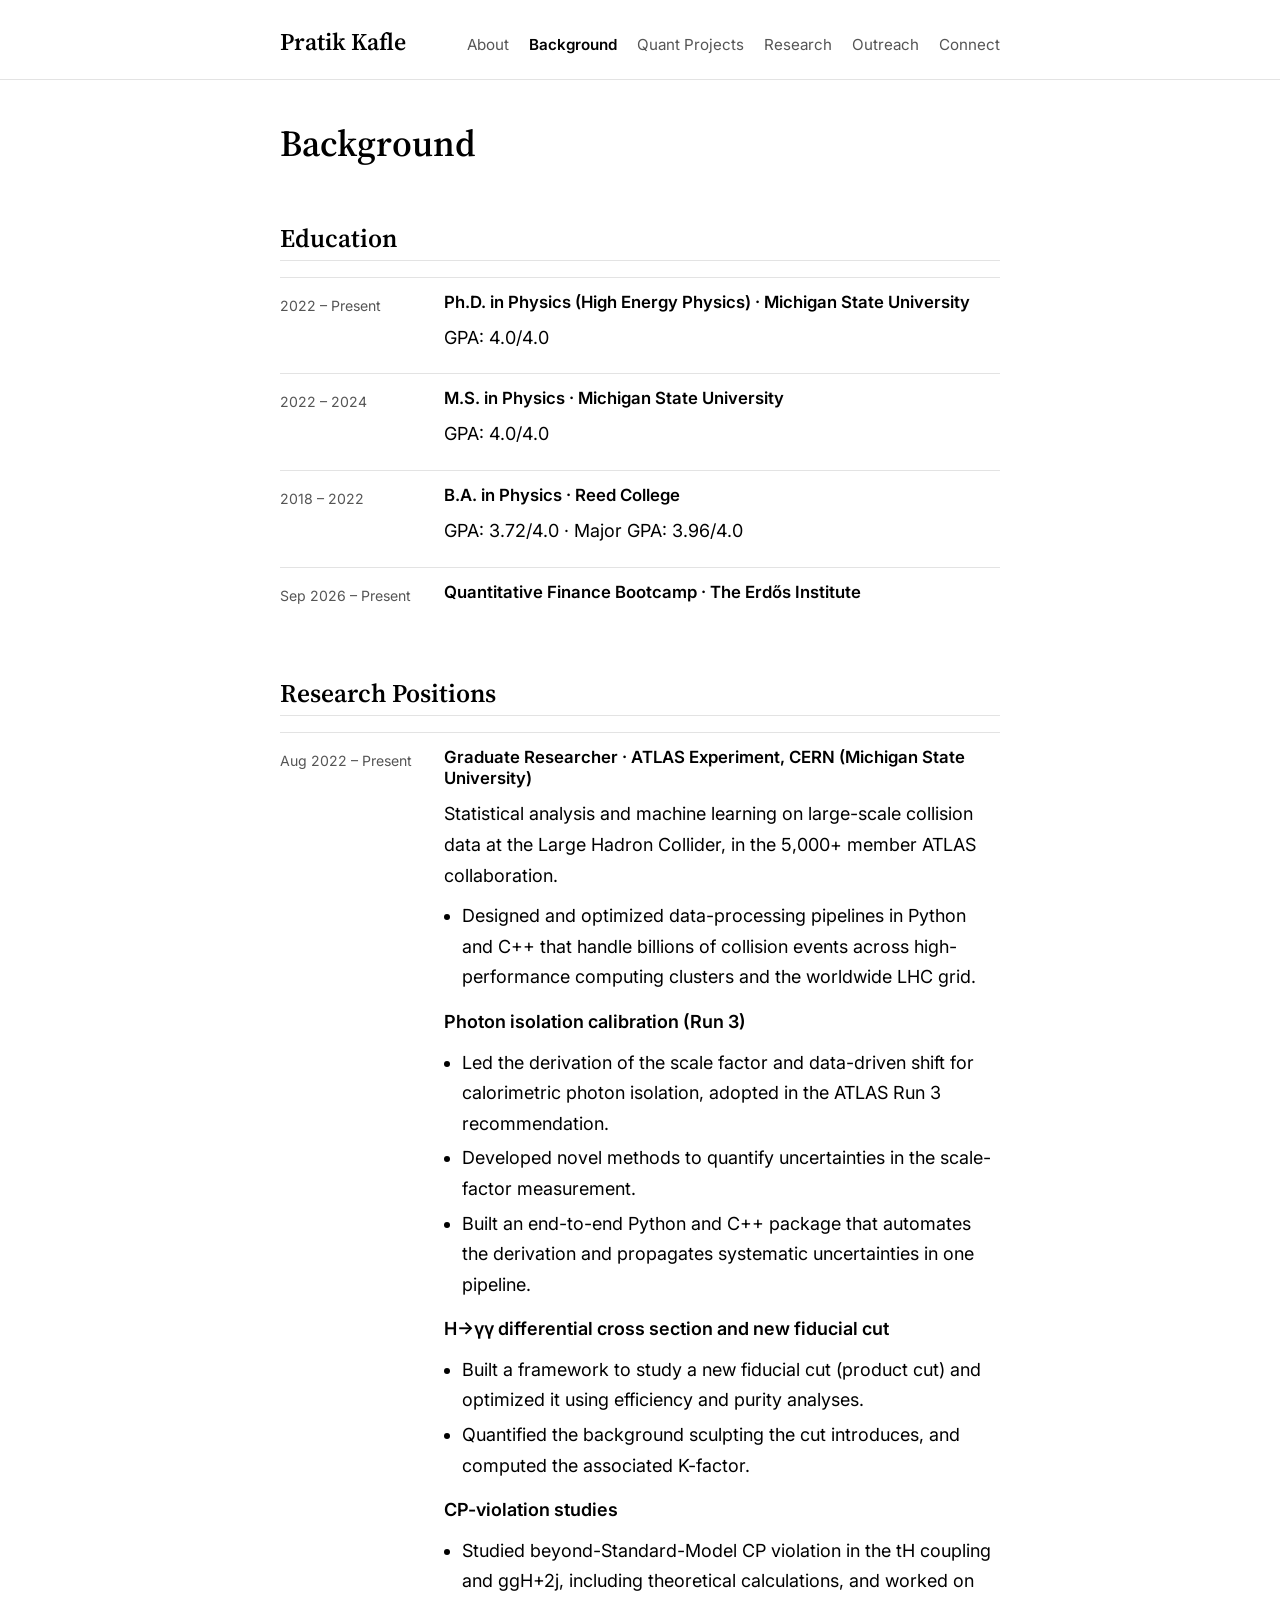
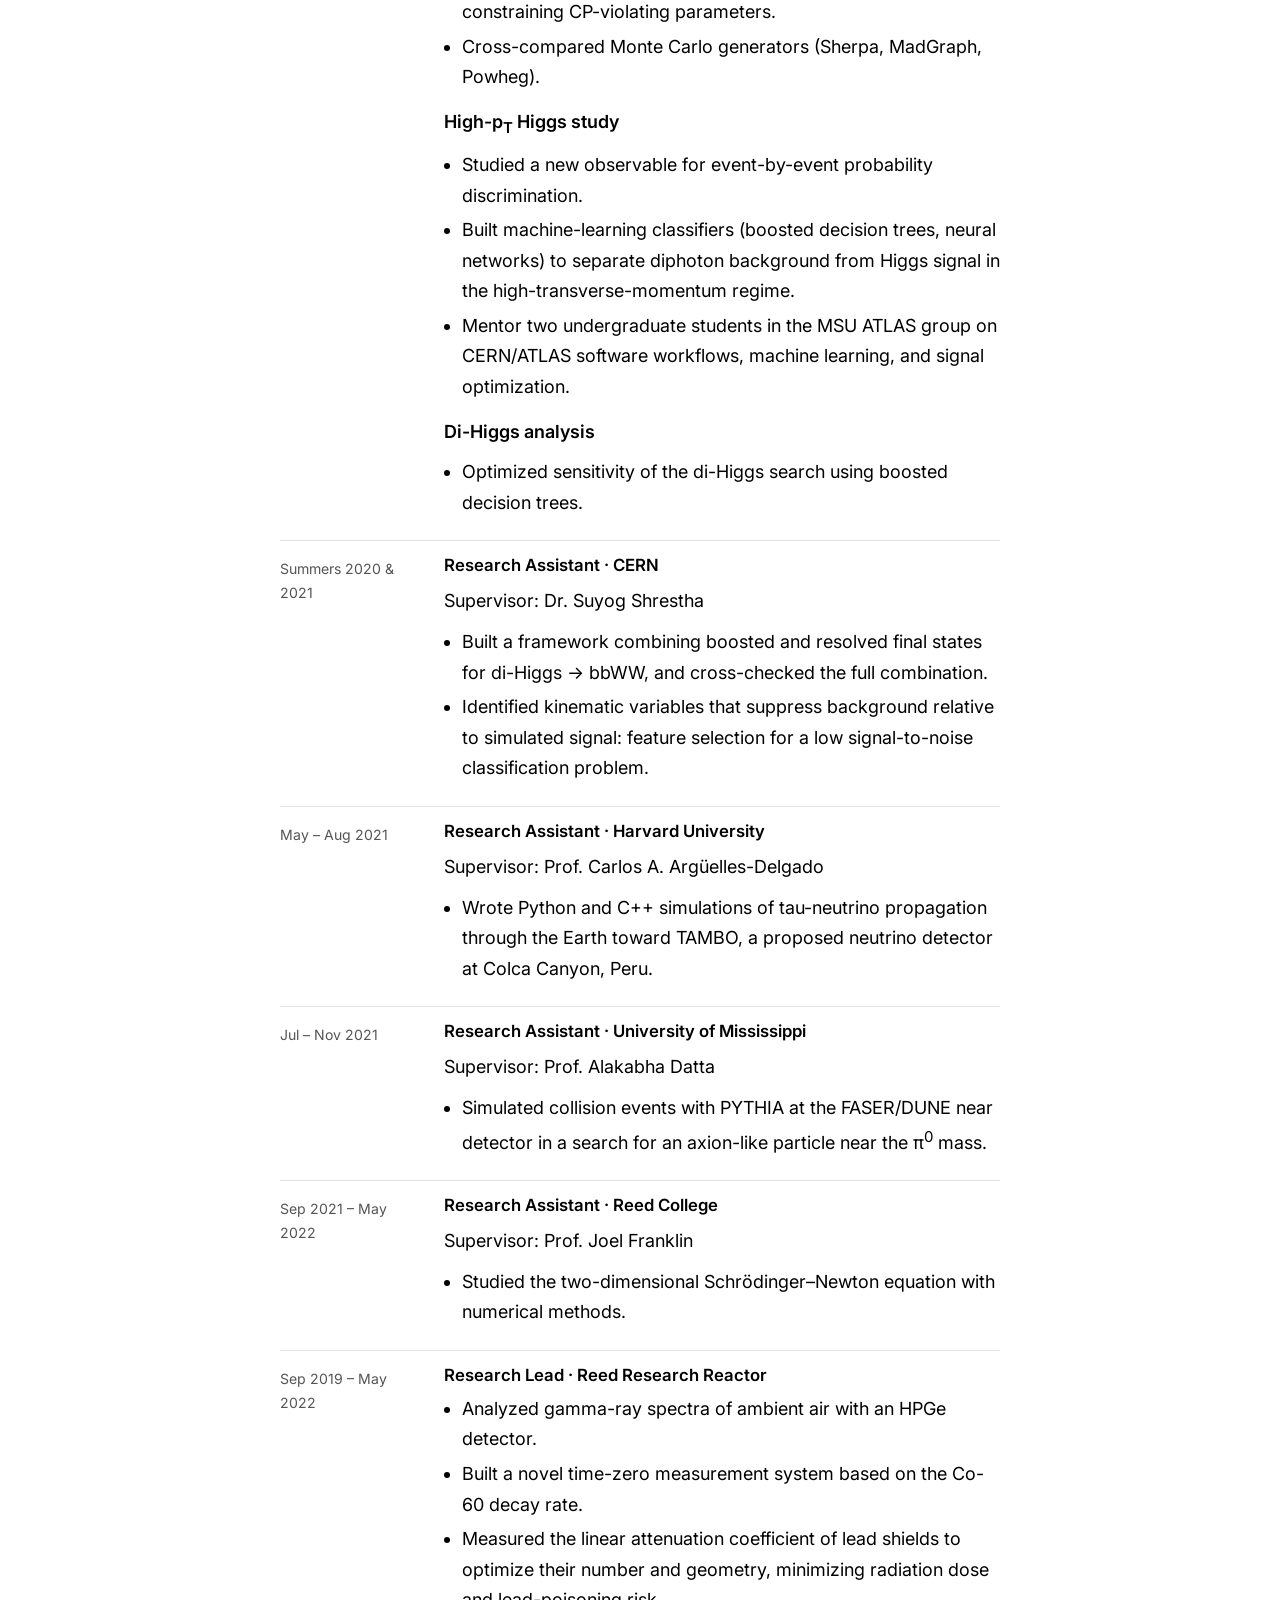
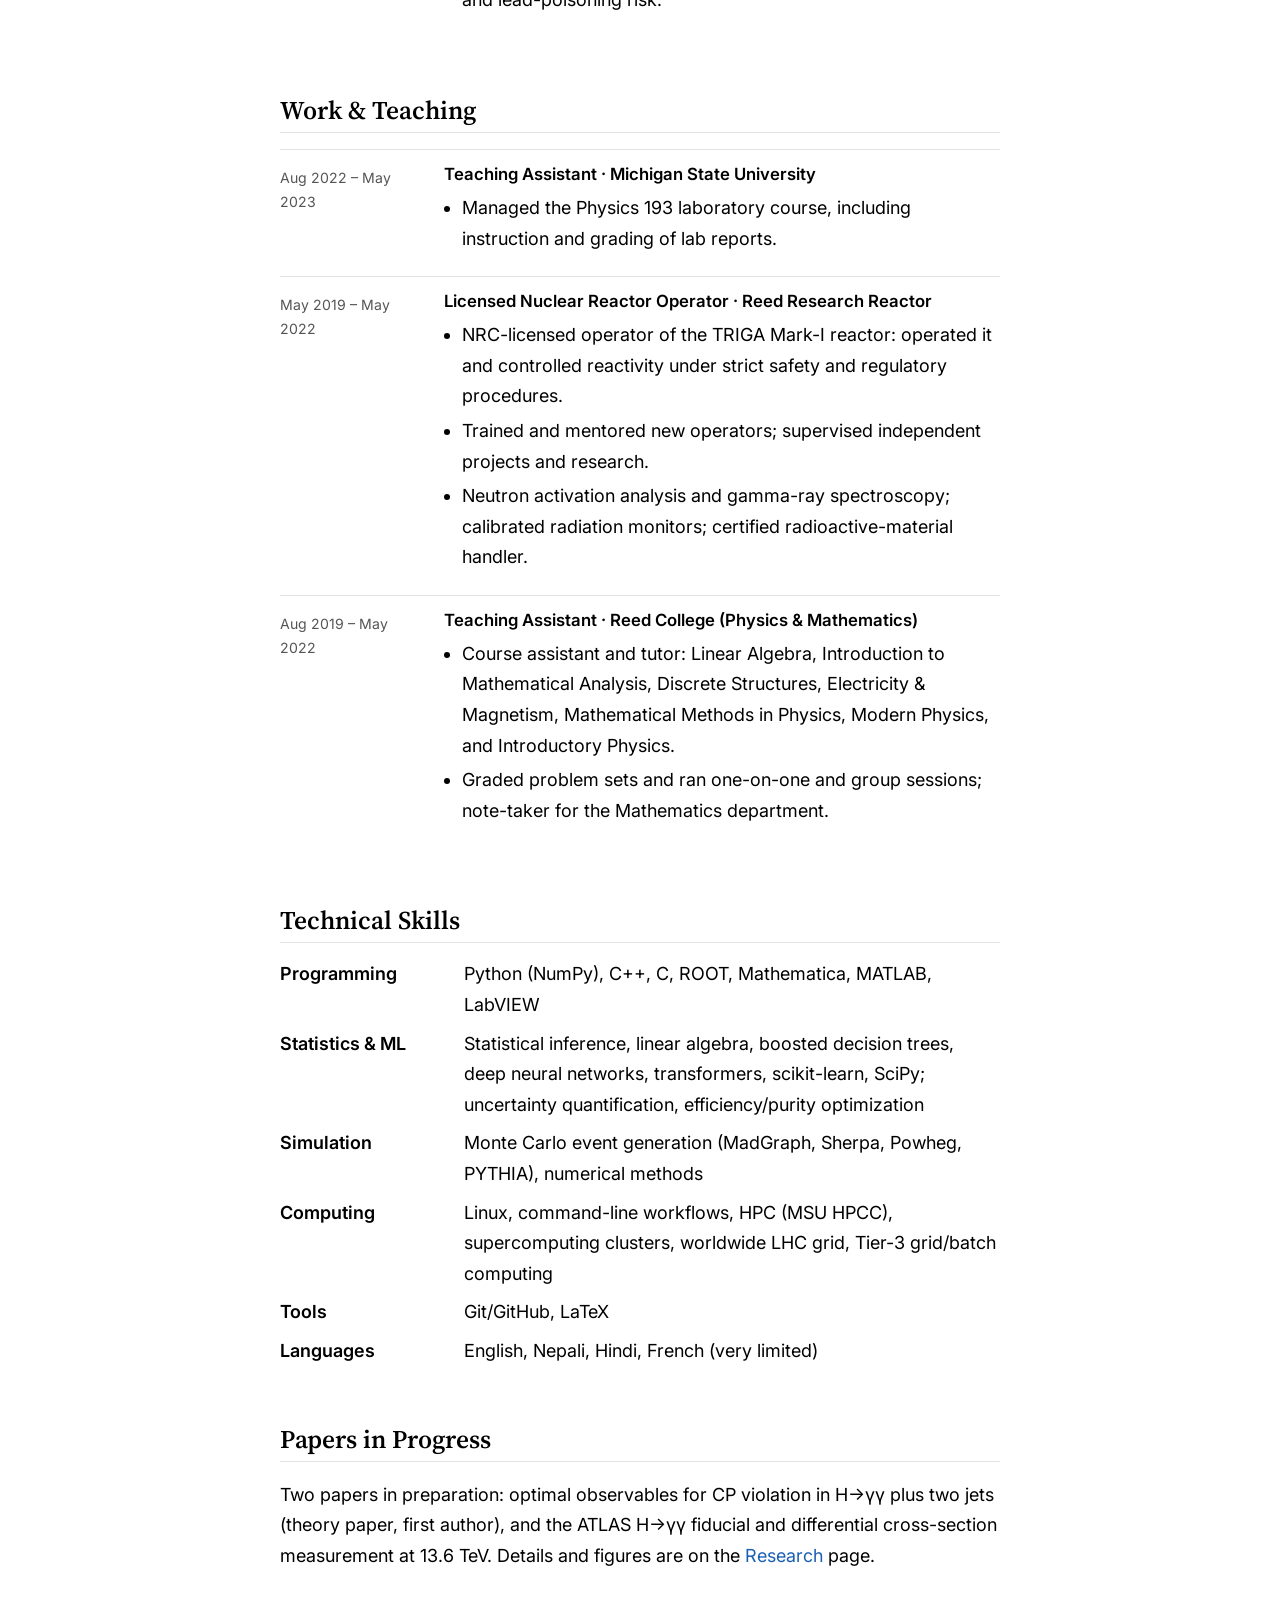
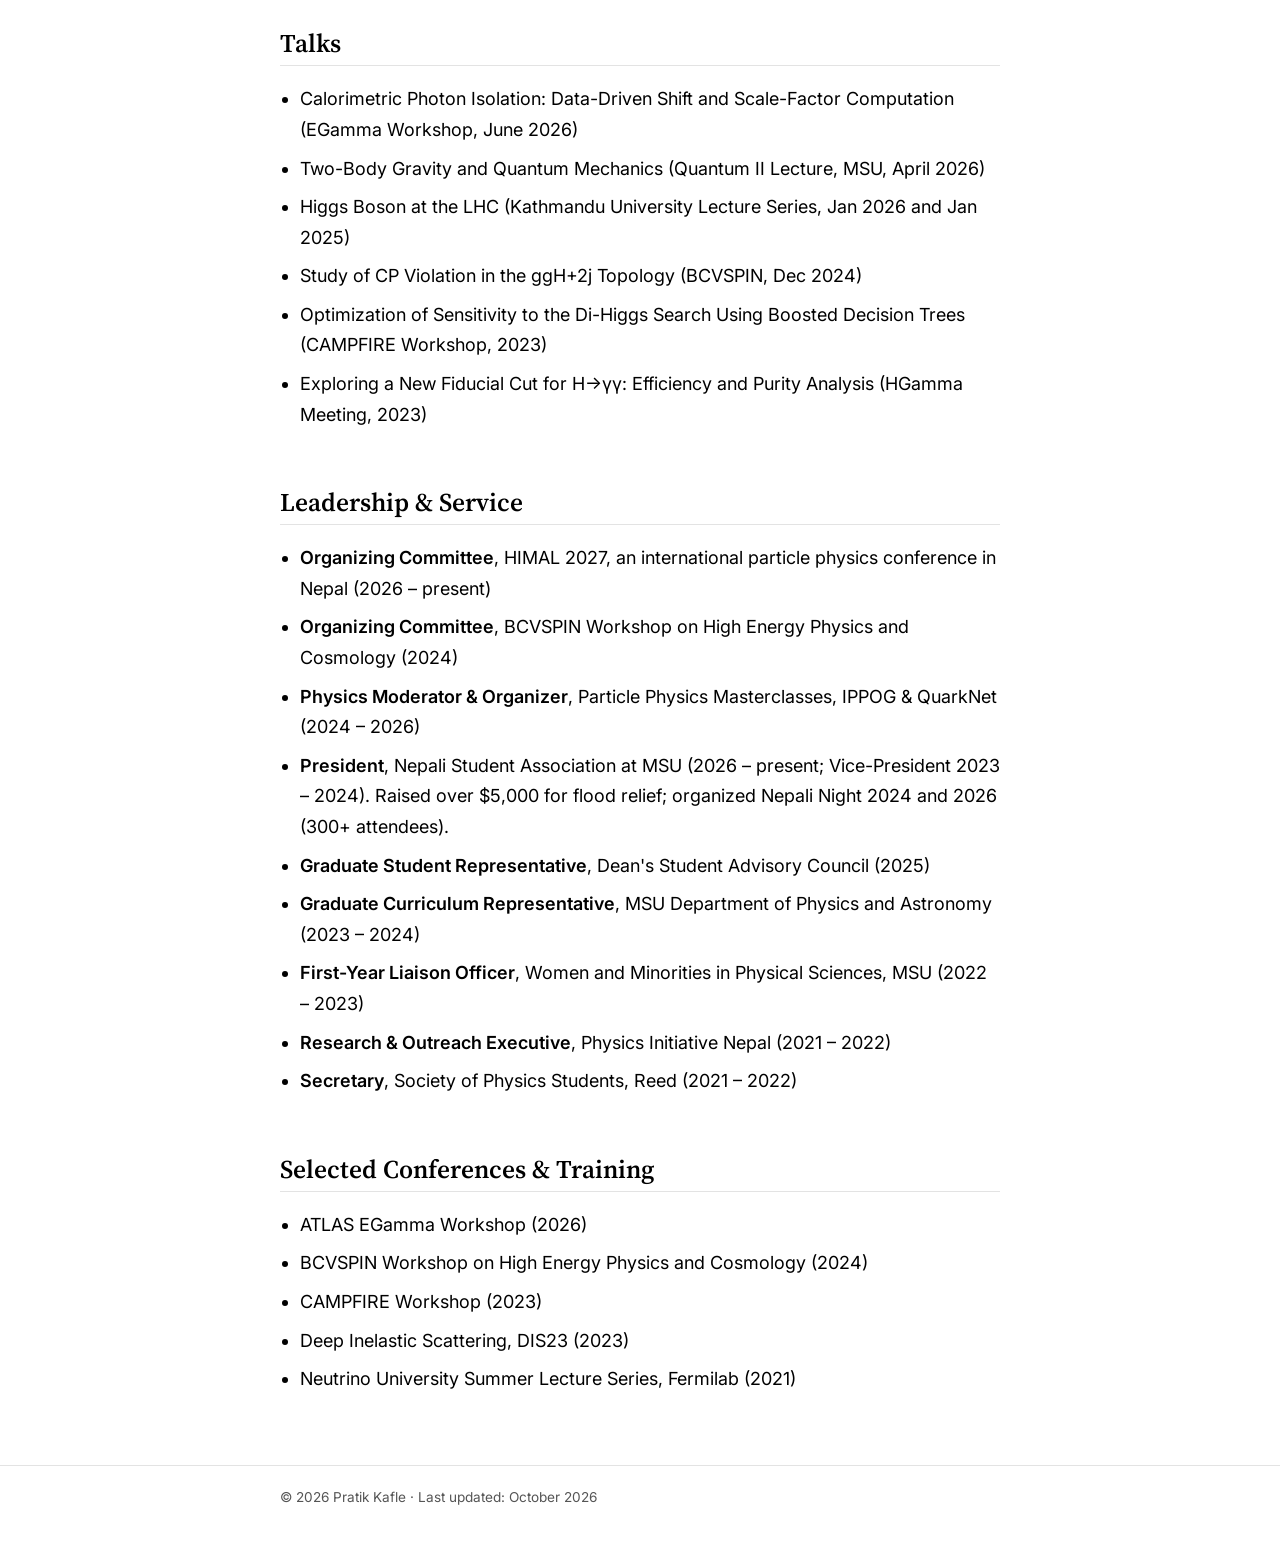
==== background.html @ 13915672 "Personal website Co-Authored-By: Claude Opus 5.5 <noreply@anthropic.com>" ====
<!DOCTYPE html>
<html lang="en">
<head>
  <meta charset="UTF-8">
  <meta name="viewport" content="width=device-width, initial-scale=1.0">
  <title>Background | Pratik Kafle</title>
  <meta name="description" content="Pratik Kafle: Physics Ph.D. candidate at Michigan State University (ATLAS, CERN) seeking quantitative research roles. Statistics, Monte Carlo, machine learning, C++ and Python.">
  <link rel="preconnect" href="https://fonts.googleapis.com">
  <link rel="preconnect" href="https://fonts.gstatic.com" crossorigin>
  <link href="https://fonts.googleapis.com/css2?family=Inter:wght@400;600&family=Source+Serif+4:wght@600&display=swap" rel="stylesheet">
  <link rel="stylesheet" href="style.css">
</head>
<body>
  <header>
    <div class="container">
      <a href="index.html" class="site-title">Pratik Kafle</a>
      <nav>
        <a href="index.html">About</a>
        <a href="background.html" class="active">Background</a>
        <a href="quant.html">Quant Projects</a>
        <a href="research.html">Research</a>
        <a href="outreach.html">Outreach</a>
        <a href="connect.html">Connect</a>
      </nav>
    </div>
  </header>

  <main class="container">
    <h1>Background</h1>
    <h2>Education</h2>
    <div class="entry">
      <h3>Ph.D. in Physics (High Energy Physics) · Michigan State University</h3>
      <div class="meta">2022 – Present</div>
      <p>GPA: 4.0/4.0</p>
    </div>
    <div class="entry">
      <h3>M.S. in Physics · Michigan State University</h3>
      <div class="meta">2022 – 2024</div>
      <p>GPA: 4.0/4.0</p>
    </div>
    <div class="entry">
      <h3>B.A. in Physics · Reed College</h3>
      <div class="meta">2018 – 2022</div>
      <p>GPA: 3.72/4.0 · Major GPA: 3.96/4.0</p>
    </div>
    <div class="entry">
      <h3>Quantitative Finance Bootcamp · The Erd&odblac;s Institute</h3>
      <div class="meta">Sep 2026 – Present</div>
    </div>

    <h2>Research Positions</h2>
    <div class="entry">
      <h3>Graduate Researcher · ATLAS Experiment, CERN (Michigan State University)</h3>
      <div class="meta">Aug 2022 – Present</div>
      <p>Statistical analysis and machine learning on large-scale collision data at the Large
        Hadron Collider, in the 5,000+ member ATLAS collaboration.</p>
      <ul>
        <li>Designed and optimized data-processing pipelines in Python and C++ that handle
          billions of collision events across high-performance computing clusters and the
          worldwide LHC grid.</li>
      </ul>
      <p><strong>Photon isolation calibration (Run 3)</strong></p>
      <ul>
        <li>Led the derivation of the scale factor and data-driven shift for calorimetric photon isolation,
          adopted in the ATLAS Run&nbsp;3 recommendation.</li>
        <li>Developed novel methods to quantify uncertainties in the scale-factor measurement.</li>
        <li>Built an end-to-end Python and C++ package that automates the derivation and propagates systematic uncertainties in one pipeline.</li>
      </ul>
      <p><strong>H&rarr;&gamma;&gamma; differential cross section and new fiducial cut</strong></p>
      <ul>
        <li>Built a framework to study a new fiducial cut (product cut) and optimized it using efficiency and purity analyses.</li>
        <li>Quantified the background sculpting the cut introduces, and computed the associated K-factor.</li>
      </ul>
      <p><strong>CP-violation studies</strong></p>
      <ul>
        <li>Studied beyond-Standard-Model CP violation in the tH coupling and ggH+2j, including
          theoretical calculations, and worked on constraining CP-violating parameters.</li>
        <li>Cross-compared Monte Carlo generators (Sherpa, MadGraph, Powheg).</li>
      </ul>
      <p><strong>High-p<sub>T</sub> Higgs study</strong></p>
      <ul>
        <li>Studied a new observable for event-by-event probability discrimination.</li>
        <li>Built machine-learning classifiers (boosted decision trees, neural networks) to separate diphoton background from Higgs signal in the high-transverse-momentum regime.</li>
        <li>Mentor two undergraduate students in the MSU ATLAS group on CERN/ATLAS software workflows, machine learning, and signal optimization.</li>
      </ul>
      <p><strong>Di-Higgs analysis</strong></p>
      <ul>
        <li>Optimized sensitivity of the di-Higgs search using boosted decision trees.</li>
      </ul>
    </div>
    <div class="entry">
      <h3>Research Assistant · CERN</h3>
      <div class="meta">Summers 2020 &amp; 2021</div>
      <p>Supervisor: Dr. Suyog Shrestha</p>
      <ul>
        <li>Built a framework combining boosted and resolved final states for di-Higgs &rarr; bbWW, and cross-checked the full combination.</li>
        <li>Identified kinematic variables that suppress background relative to simulated signal: feature selection for a low signal-to-noise classification problem.</li>
      </ul>
    </div>
    <div class="entry">
      <h3>Research Assistant · Harvard University</h3>
      <div class="meta">May – Aug 2021</div>
      <p>Supervisor: Prof. Carlos A. Arg&uuml;elles-Delgado</p>
      <ul><li>Wrote Python and C++ simulations of tau-neutrino propagation through the Earth toward TAMBO, a proposed neutrino detector at Colca Canyon, Peru.</li></ul>
    </div>
    <div class="entry">
      <h3>Research Assistant · University of Mississippi</h3>
      <div class="meta">Jul – Nov 2021</div>
      <p>Supervisor: Prof. Alakabha Datta</p>
      <ul><li>Simulated collision events with PYTHIA at the FASER/DUNE near detector in a search for an axion-like particle near the &pi;<sup>0</sup> mass.</li></ul>
    </div>
    <div class="entry">
      <h3>Research Assistant · Reed College</h3>
      <div class="meta">Sep 2021 – May 2022</div>
      <p>Supervisor: Prof. Joel Franklin</p>
      <ul><li>Studied the two-dimensional Schr&ouml;dinger–Newton equation with numerical methods.</li></ul>
    </div>
    <div class="entry">
      <h3>Research Lead · Reed Research Reactor</h3>
      <div class="meta">Sep 2019 – May 2022</div>
      <ul>
        <li>Analyzed gamma-ray spectra of ambient air with an HPGe detector.</li>
        <li>Built a novel time-zero measurement system based on the Co-60 decay rate.</li>
        <li>Measured the linear attenuation coefficient of lead shields to optimize their number and geometry, minimizing radiation dose and lead-poisoning risk.</li>
      </ul>
    </div>

    <h2>Work &amp; Teaching</h2>
    <div class="entry">
      <h3>Teaching Assistant · Michigan State University</h3>
      <div class="meta">Aug 2022 – May 2023</div>
      <ul><li>Managed the Physics 193 laboratory course, including instruction and grading of lab reports.</li></ul>
    </div>
    <div class="entry">
      <h3>Licensed Nuclear Reactor Operator · Reed Research Reactor</h3>
      <div class="meta">May 2019 – May 2022</div>
      <ul>
        <li>NRC-licensed operator of the TRIGA Mark-I reactor: operated it and controlled reactivity under strict safety and regulatory procedures.</li>
        <li>Trained and mentored new operators; supervised independent projects and research.</li>
        <li>Neutron activation analysis and gamma-ray spectroscopy; calibrated radiation monitors; certified radioactive-material handler.</li>
      </ul>
    </div>
    <div class="entry">
      <h3>Teaching Assistant · Reed College (Physics &amp; Mathematics)</h3>
      <div class="meta">Aug 2019 – May 2022</div>
      <ul>
        <li>Course assistant and tutor: Linear Algebra, Introduction to Mathematical Analysis, Discrete Structures, Electricity &amp; Magnetism, Mathematical Methods in Physics, Modern Physics, and Introductory Physics.</li>
        <li>Graded problem sets and ran one-on-one and group sessions; note-taker for the Mathematics department.</li>
      </ul>
    </div>

    <h2>Technical Skills</h2>
    <dl class="skills">
      <dt>Programming</dt><dd>Python (NumPy), C++, C, ROOT, Mathematica, MATLAB, LabVIEW</dd>
      <dt>Statistics &amp; ML</dt><dd>Statistical inference, linear algebra, boosted decision trees, deep neural networks, transformers, scikit-learn, SciPy; uncertainty quantification, efficiency/purity optimization</dd>
      <dt>Simulation</dt><dd>Monte Carlo event generation (MadGraph, Sherpa, Powheg, PYTHIA), numerical methods</dd>
      <dt>Computing</dt><dd>Linux, command-line workflows, HPC (MSU HPCC), supercomputing clusters, worldwide LHC grid, Tier-3 grid/batch computing</dd>
      <dt>Tools</dt><dd>Git/GitHub, LaTeX</dd>
      <dt>Languages</dt><dd>English, Nepali, Hindi, French (very limited)</dd>
    </dl>

    <h2>Papers in Progress</h2>
    <p>Two papers in preparation: optimal observables for CP violation in H&rarr;&gamma;&gamma; plus two jets (theory paper, first author), and the ATLAS H&rarr;&gamma;&gamma; fiducial and differential cross-section measurement at 13.6&nbsp;TeV. Details and figures are on the <a href="research.html">Research</a> page.</p>

    <h2>Talks</h2>
    <ul class="plain">
      <li>Calorimetric Photon Isolation: Data-Driven Shift and Scale-Factor Computation (EGamma Workshop, June 2026)</li>
      <li>Two-Body Gravity and Quantum Mechanics (Quantum II Lecture, MSU, April 2026)</li>
      <li>Higgs Boson at the LHC (Kathmandu University Lecture Series, Jan 2026 and Jan 2025)</li>
      <li>Study of CP Violation in the ggH+2j Topology (BCVSPIN, Dec 2024)</li>
      <li>Optimization of Sensitivity to the Di-Higgs Search Using Boosted Decision Trees (CAMPFIRE Workshop, 2023)</li>
      <li>Exploring a New Fiducial Cut for H&rarr;&gamma;&gamma;: Efficiency and Purity Analysis (HGamma Meeting, 2023)</li>
    </ul>

    <h2>Leadership &amp; Service</h2>
    <ul class="plain">
      <li><strong>Organizing Committee</strong>, HIMAL 2027, an international particle physics conference in Nepal (2026 – present)</li>
      <li><strong>Organizing Committee</strong>, BCVSPIN Workshop on High Energy Physics and Cosmology (2024)</li>
      <li><strong>Physics Moderator &amp; Organizer</strong>, Particle Physics Masterclasses, IPPOG &amp; QuarkNet (2024 – 2026)</li>
      <li><strong>President</strong>, Nepali Student Association at MSU (2026 – present; Vice-President 2023 – 2024). Raised over $5,000 for flood relief; organized Nepali Night 2024 and 2026 (300+ attendees).</li>
      <li><strong>Graduate Student Representative</strong>, Dean's Student Advisory Council (2025)</li>
      <li><strong>Graduate Curriculum Representative</strong>, MSU Department of Physics and Astronomy (2023 – 2024)</li>
      <li><strong>First-Year Liaison Officer</strong>, Women and Minorities in Physical Sciences, MSU (2022 – 2023)</li>
      <li><strong>Research &amp; Outreach Executive</strong>, Physics Initiative Nepal (2021 – 2022)</li>
      <li><strong>Secretary</strong>, Society of Physics Students, Reed (2021 – 2022)</li>
    </ul>

    <h2>Selected Conferences &amp; Training</h2>
    <ul class="plain">
      <li>ATLAS EGamma Workshop (2026)</li>
      <li>BCVSPIN Workshop on High Energy Physics and Cosmology (2024)</li>
      <li>CAMPFIRE Workshop (2023)</li>
      <li>Deep Inelastic Scattering, DIS23 (2023)</li>
      <li>Neutrino University Summer Lecture Series, Fermilab (2021)</li>
    </ul>
  </main>

  <footer>
    <div class="container">
      &copy; 2026 Pratik Kafle &middot; Last updated: October 2026
    </div>
  </footer>
</body>
</html>
---- style.css ----
/* ---------- Simple, readable styling ---------- */
:root {
  color-scheme: light;
  --text: #000;
  --muted: #555;
  --accent: #1a5fb4;
  --bg: #ffffff;
  --line: #e3e3e3;
  --serif: "Source Serif 4", Georgia, serif;
  --sans: "Inter", -apple-system, BlinkMacSystemFont, "Segoe UI", sans-serif;
}

* { box-sizing: border-box; }

body {
  margin: 0;
  background: var(--bg);
  color: var(--text);
  font-family: var(--sans);
  font-size: 18px;
  line-height: 1.7;
}

.container {
  max-width: 760px;
  margin: 0 auto;
  padding: 0 20px;
}

a { color: var(--accent); text-decoration: none; }
a:hover { text-decoration: underline; }
strong { font-weight: 600; }

/* Header + nav */
header {
  border-bottom: 1px solid var(--line);
  padding: 22px 0 16px;
}
header .container {
  display: flex;
  flex-wrap: wrap;
  justify-content: space-between;
  align-items: baseline;
  gap: 8px 20px;
}
.site-title {
  font-family: var(--serif);
  font-size: 1.5rem;
  font-weight: 600;
  color: var(--text);
}
.site-title:hover { text-decoration: none; }
nav { display: flex; flex-wrap: wrap; gap: 4px 20px; }
nav a { color: var(--muted); font-size: 0.95rem; }
nav a.active { color: var(--text); font-weight: 600; }

main.container { padding-top: 40px; }

/* Headings */
h1, h2, h3 { line-height: 1.25; }
h1, h2 { font-family: var(--serif); font-weight: 600; }
h1 { font-size: 2.3rem; margin: 0 0 6px; }
h2 {
  font-size: 1.6rem;
  margin: 56px 0 16px;
  padding-bottom: 6px;
  border-bottom: 1px solid var(--line);
}
h3 { font-size: 1.05rem; font-weight: 600; }

.tagline { color: var(--muted); font-size: 0.95rem; margin: 0 0 16px; }

/* Intro with photo */
.intro {
  display: flex;
  gap: 32px;
  align-items: center;
}
.intro img {
  width: 180px;
  height: 180px;
  object-fit: cover;
  border-radius: 50%;
  flex-shrink: 0;
}
@media (max-width: 600px) {
  .intro { flex-direction: column; align-items: flex-start; gap: 20px; }
  .intro img { width: 140px; height: 140px; }
}

/* Simple lists */
.highlights, .plain { padding-left: 20px; }
.highlights li, .plain li { margin-bottom: 8px; }

/* Experience entries: date on the left */
.entry {
  display: grid;
  grid-template-columns: 140px 1fr;
  column-gap: 24px;
  padding: 14px 0;
  border-top: 1px solid var(--line);
}
.entry > * { grid-column: 2; }
.entry > .meta { grid-column: 1; grid-row: 1 / span 30; }
.entry h3 { margin: 0 0 4px; }
.entry .meta { color: var(--muted); font-size: 0.88rem; padding-top: 2px; }
.entry p { margin: 6px 0; }
.entry ul { margin: 4px 0; padding-left: 18px; }
.entry li { margin-bottom: 4px; }
@media (max-width: 600px) {
  .entry { grid-template-columns: 1fr; }
  .entry > *, .entry > .meta { grid-column: 1; grid-row: auto; }
  .entry > .meta { order: -1; }
}

/* Research projects */
.project { padding: 22px 0; border-top: 1px solid var(--line); }
.project h3 { font-size: 1.15rem; margin: 0 0 2px; }
.project .where { color: var(--muted); font-size: 0.88rem; margin-bottom: 8px; }
.project p { margin: 6px 0; }
.tools { color: var(--muted); font-size: 0.88rem; }

/* Skills */
.skills { display: grid; grid-template-columns: 160px 1fr; gap: 8px 24px; margin: 0; }
.skills dt { font-weight: 600; }
.skills dd { margin: 0; }
@media (max-width: 600px) { .skills { grid-template-columns: 1fr; gap: 0; } .skills dd { margin-bottom: 10px; } }

/* Contact list */
.contact { padding-left: 20px; }
.contact li { margin-bottom: 8px; }

/* Photos */
figure { margin: 0; }
figure img {
  display: block;
  width: 100%;
  height: auto;
  aspect-ratio: 4 / 3;
  object-fit: cover;
  border-radius: 6px;
}
figcaption { color: var(--muted); font-size: 0.88rem; line-height: 1.45; margin-top: 6px; }
.photo-wide { margin: 24px 0; }
.gallery {
  display: grid;
  grid-template-columns: repeat(2, 1fr);
  gap: 24px 18px;
  margin: 20px 0;
}
.gallery.three { grid-template-columns: repeat(3, 1fr); }
@media (max-width: 600px) {
  .gallery, .gallery.three { grid-template-columns: 1fr; }
}

/* Footer */
footer {
  border-top: 1px solid var(--line);
  margin-top: 70px;
  padding: 20px 0 40px;
  color: var(--muted);
  font-size: 0.85rem;
}
.photo-sim { margin: 16px 0 4px; max-width: 420px; }
.photo-sim img { aspect-ratio: auto; object-fit: contain; }
.project figure { margin: 14px 0 8px; max-width: 520px; }
.project figure img { aspect-ratio: auto; object-fit: contain; border-radius: 0; }
.project ul { margin: 6px 0; padding-left: 20px; }
.project li { margin-bottom: 6px; }
.project figure.wide { max-width: none; }
.project .gallery { margin: 14px 0 8px; align-items: end; }
.project .gallery figure { margin: 0; max-width: none; }
.paper-fig { margin: 12px 0 4px; max-width: 480px; }
.paper-fig img { aspect-ratio: auto; object-fit: contain; border-radius: 0; }
.paper-fig.wide { max-width: none; }
.collision-anim { margin: 28px auto 0; max-width: 520px; }
.collision-anim img { aspect-ratio: auto; object-fit: contain; border-radius: 0; }
.collision-anim figcaption { text-align: center; }
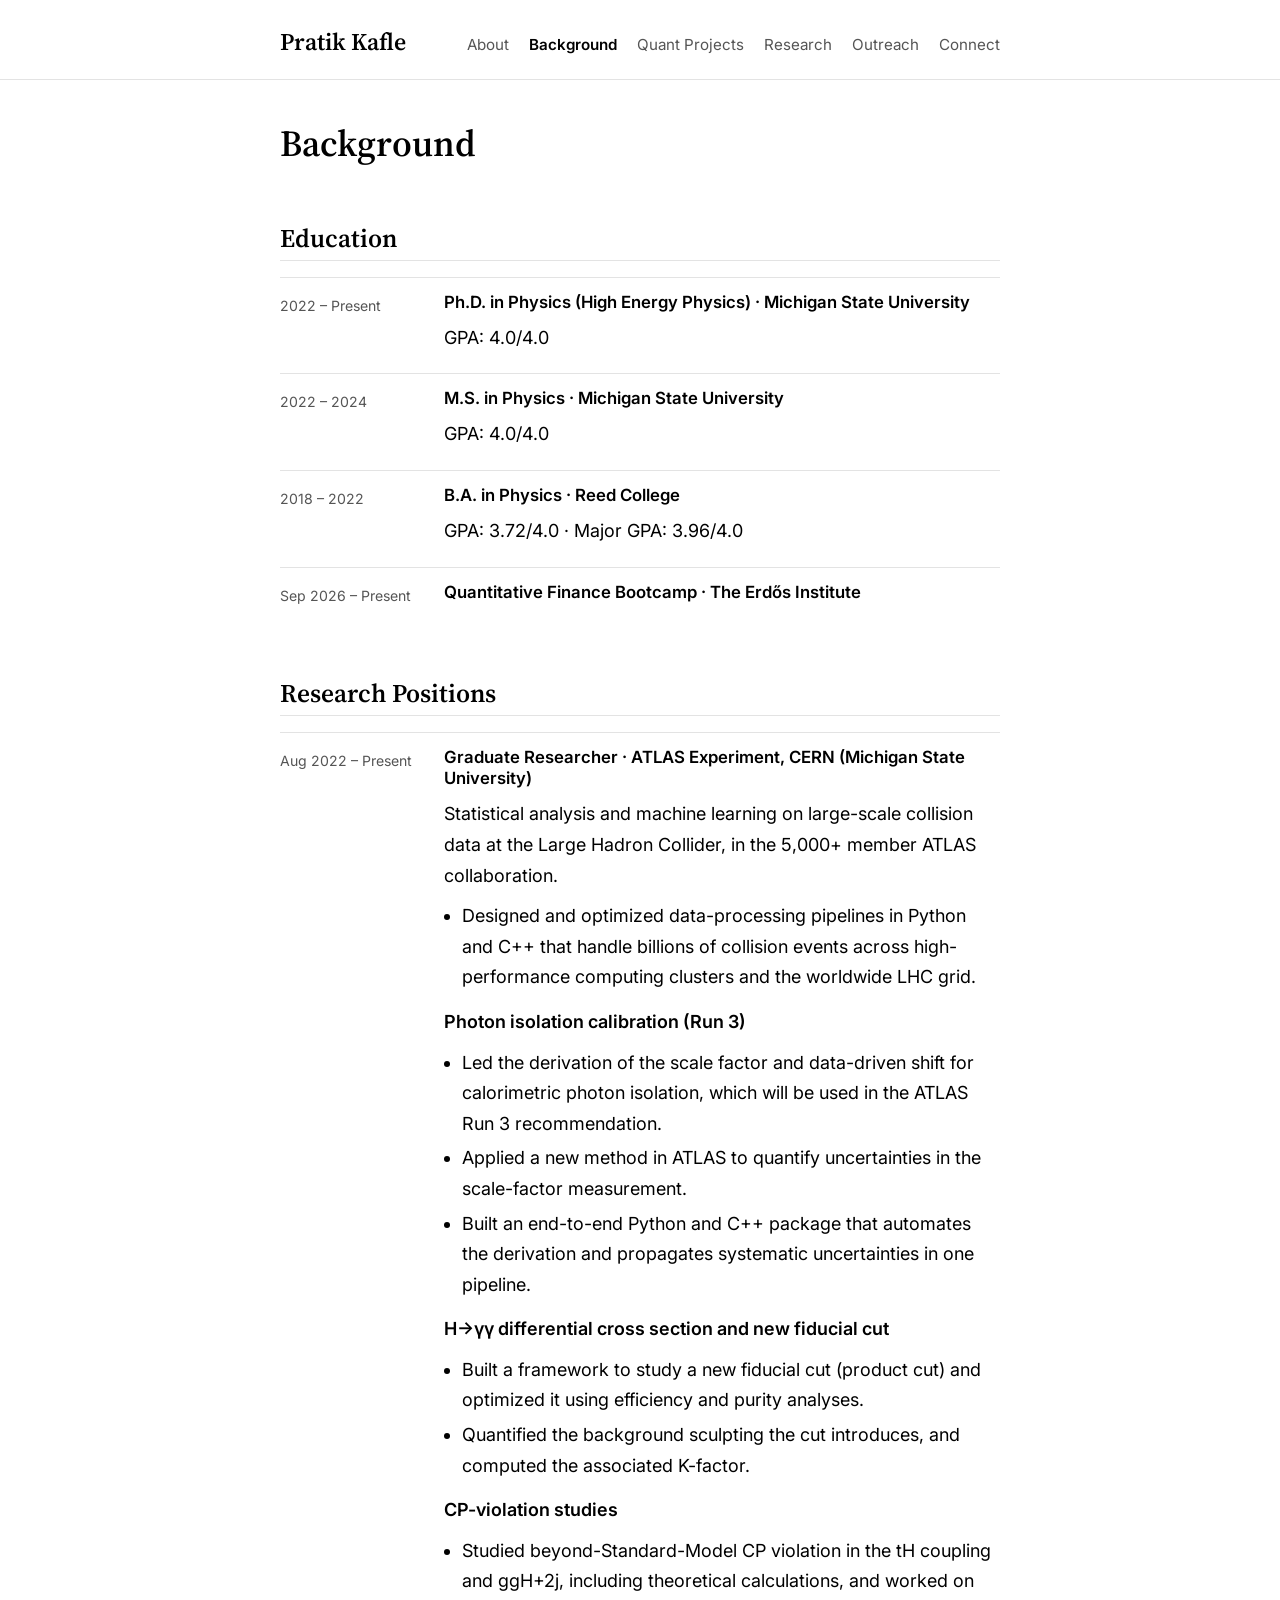
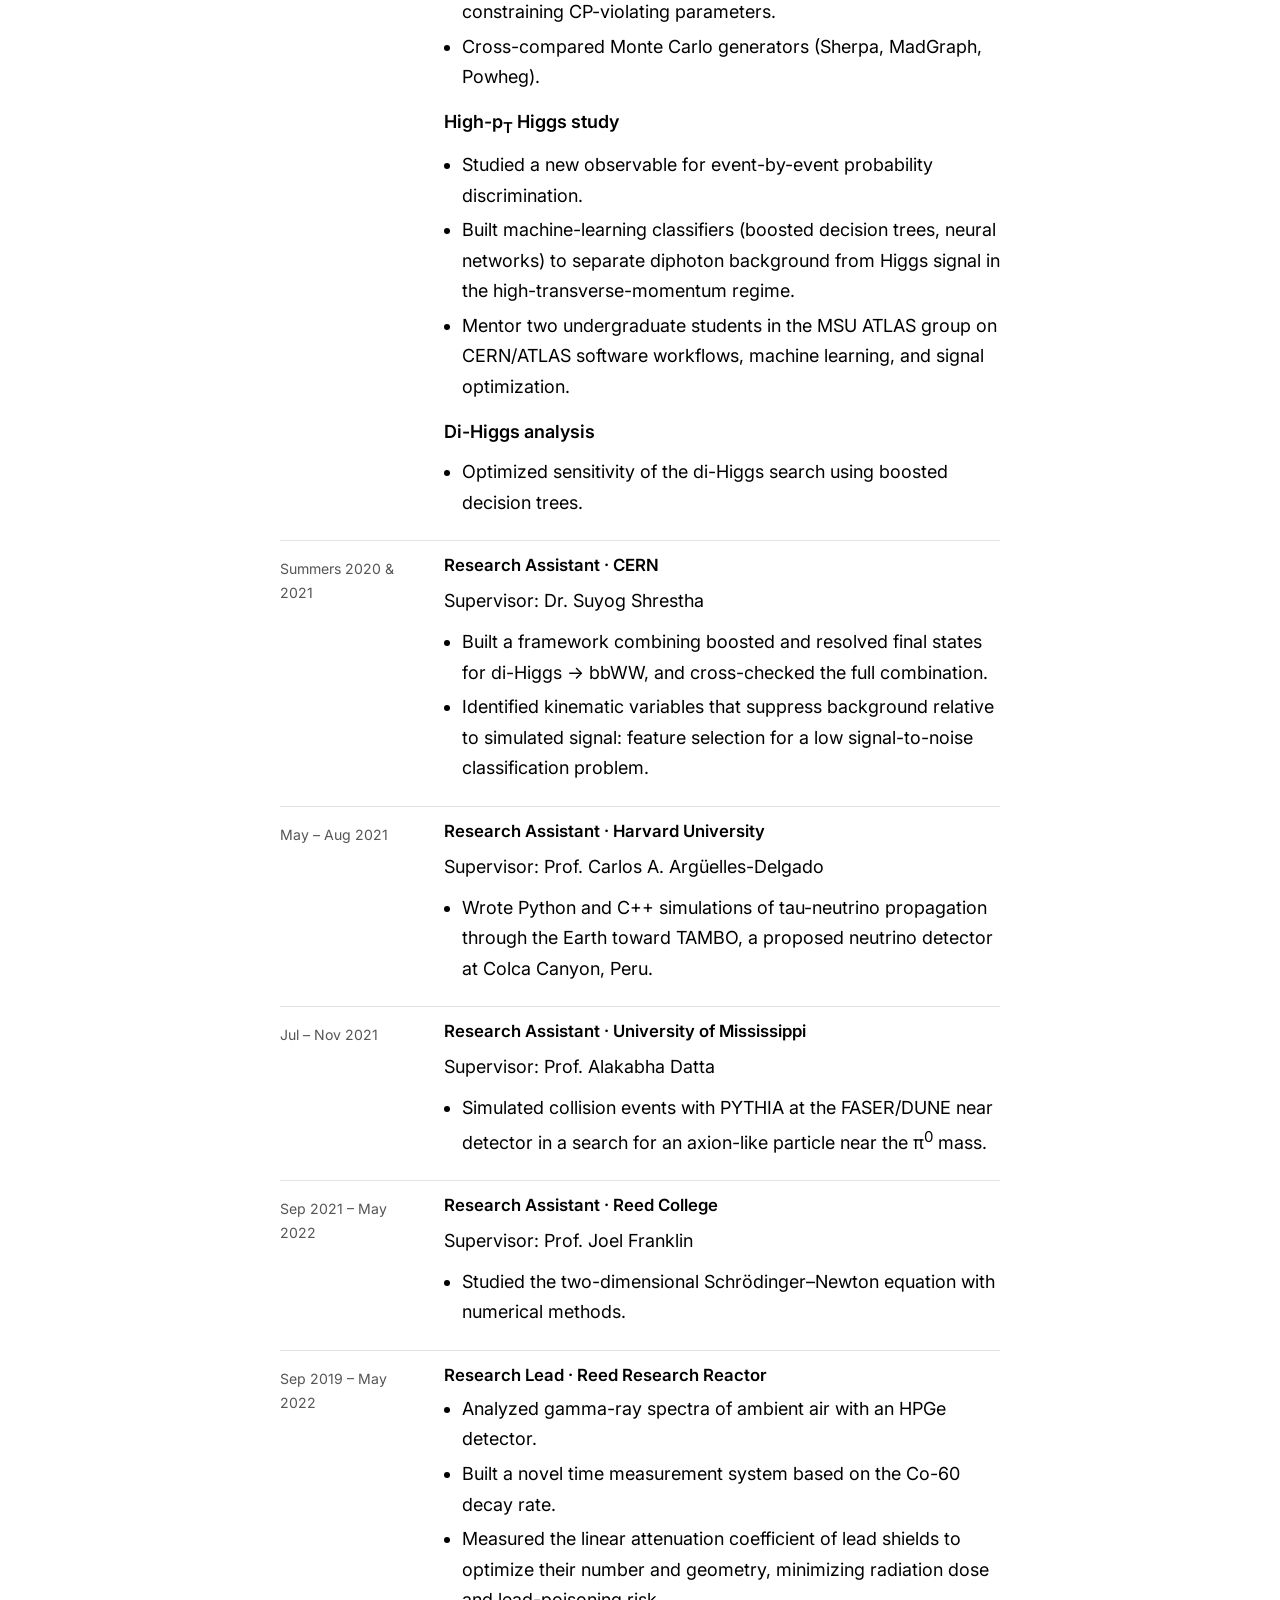
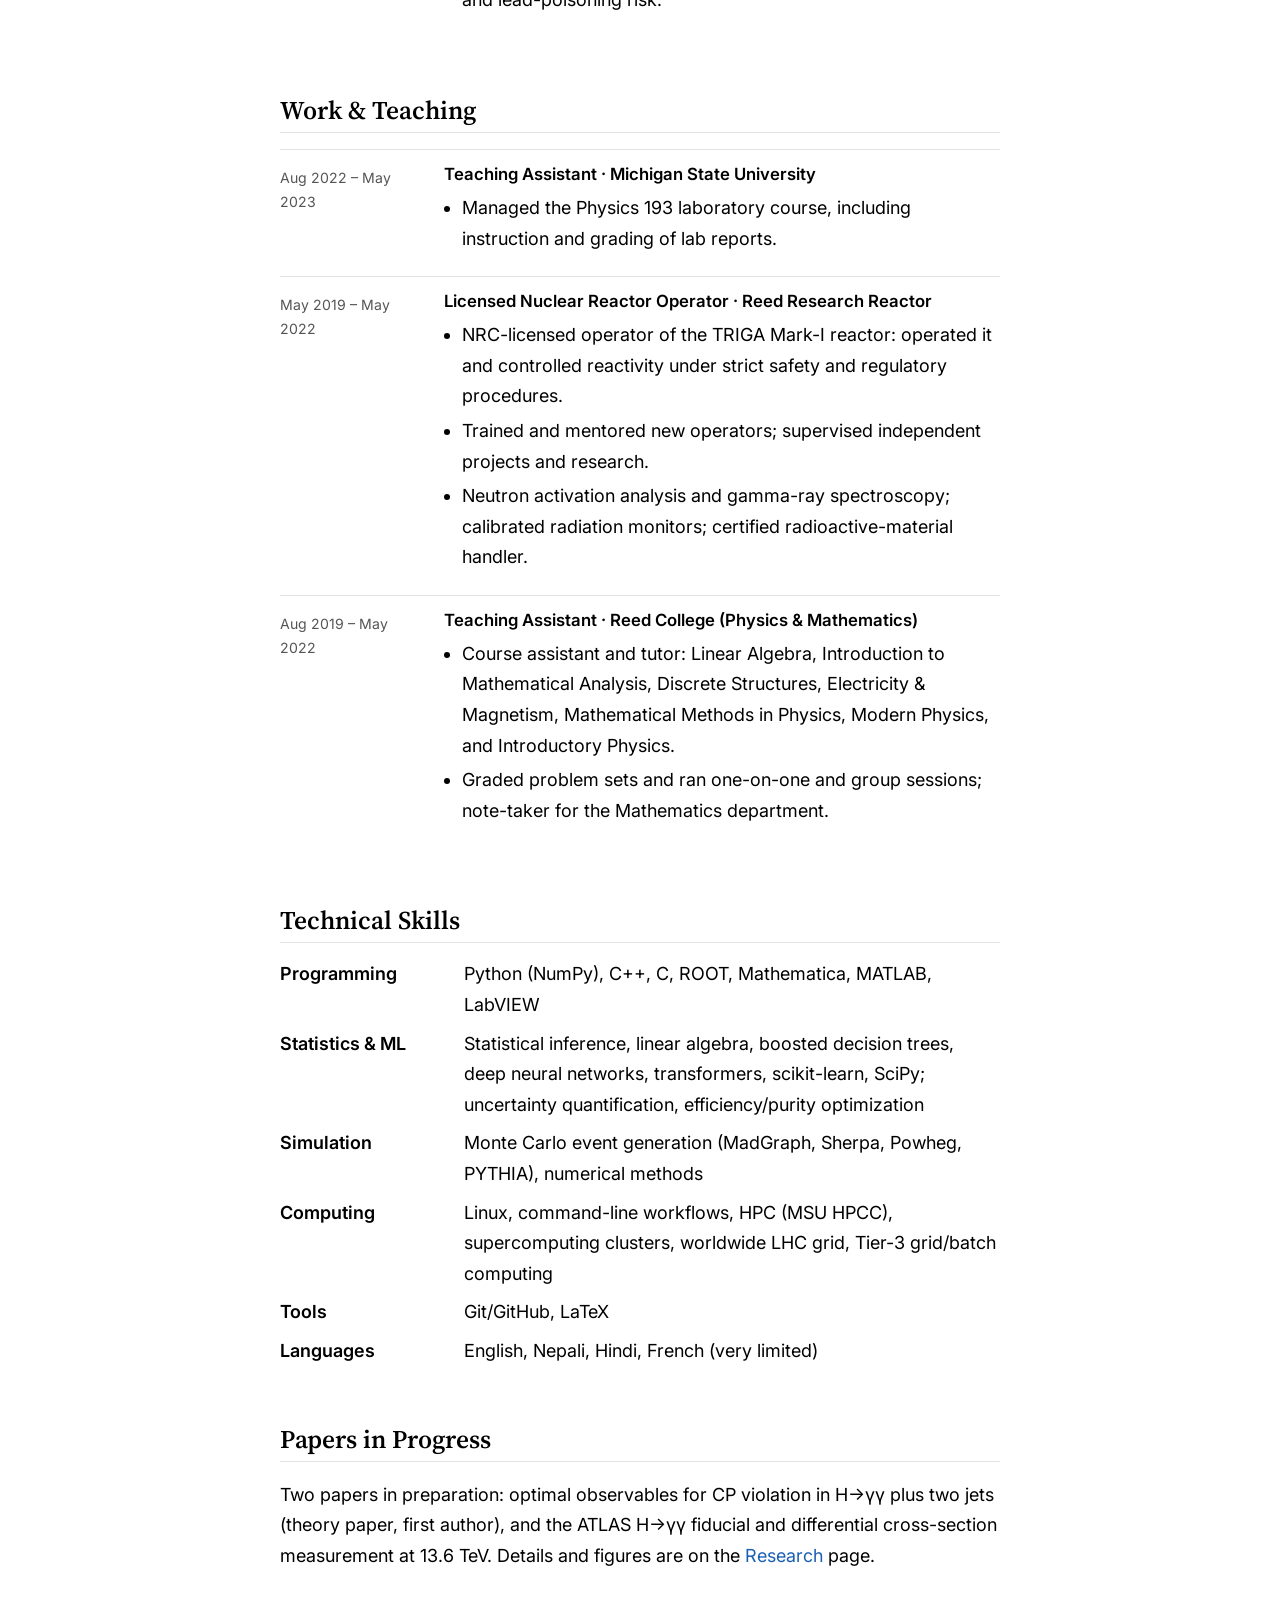
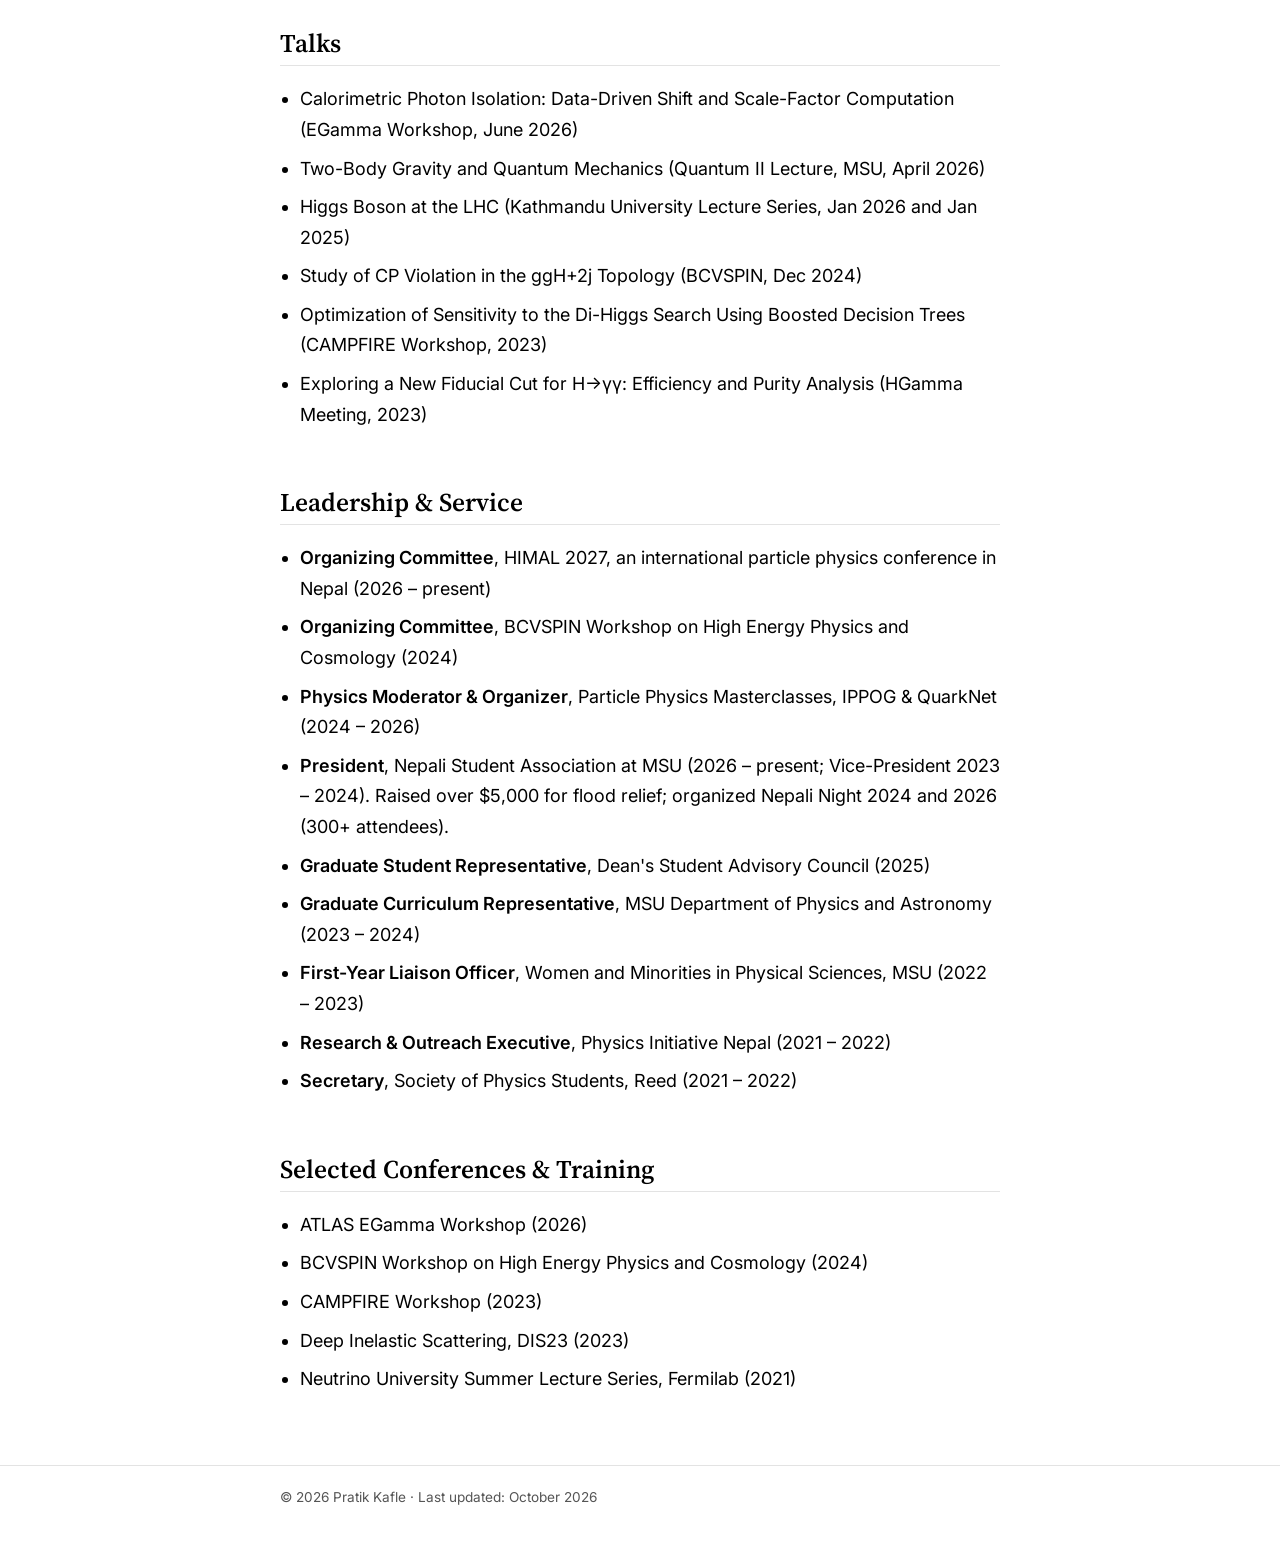
==== commit 229886c2: "Update ATLAS isolation wording, reactor operator line, Co-60 timing entry" ====
--- a/background.html
+++ b/background.html
@@ -62,8 +62,8 @@
       <p><strong>Photon isolation calibration (Run 3)</strong></p>
       <ul>
         <li>Led the derivation of the scale factor and data-driven shift for calorimetric photon isolation,
-          adopted in the ATLAS Run&nbsp;3 recommendation.</li>
-        <li>Developed novel methods to quantify uncertainties in the scale-factor measurement.</li>
+          which will be used in the ATLAS Run&nbsp;3 recommendation.</li>
+        <li>Applied a new method in ATLAS to quantify uncertainties in the scale-factor measurement.</li>
         <li>Built an end-to-end Python and C++ package that automates the derivation and propagates systematic uncertainties in one pipeline.</li>
       </ul>
       <p><strong>H&rarr;&gamma;&gamma; differential cross section and new fiducial cut</strong></p>
@@ -120,7 +120,7 @@
       <div class="meta">Sep 2019 – May 2022</div>
       <ul>
         <li>Analyzed gamma-ray spectra of ambient air with an HPGe detector.</li>
-        <li>Built a novel time-zero measurement system based on the Co-60 decay rate.</li>
+        <li>Built a novel time measurement system based on the Co-60 decay rate.</li>
         <li>Measured the linear attenuation coefficient of lead shields to optimize their number and geometry, minimizing radiation dose and lead-poisoning risk.</li>
       </ul>
     </div>
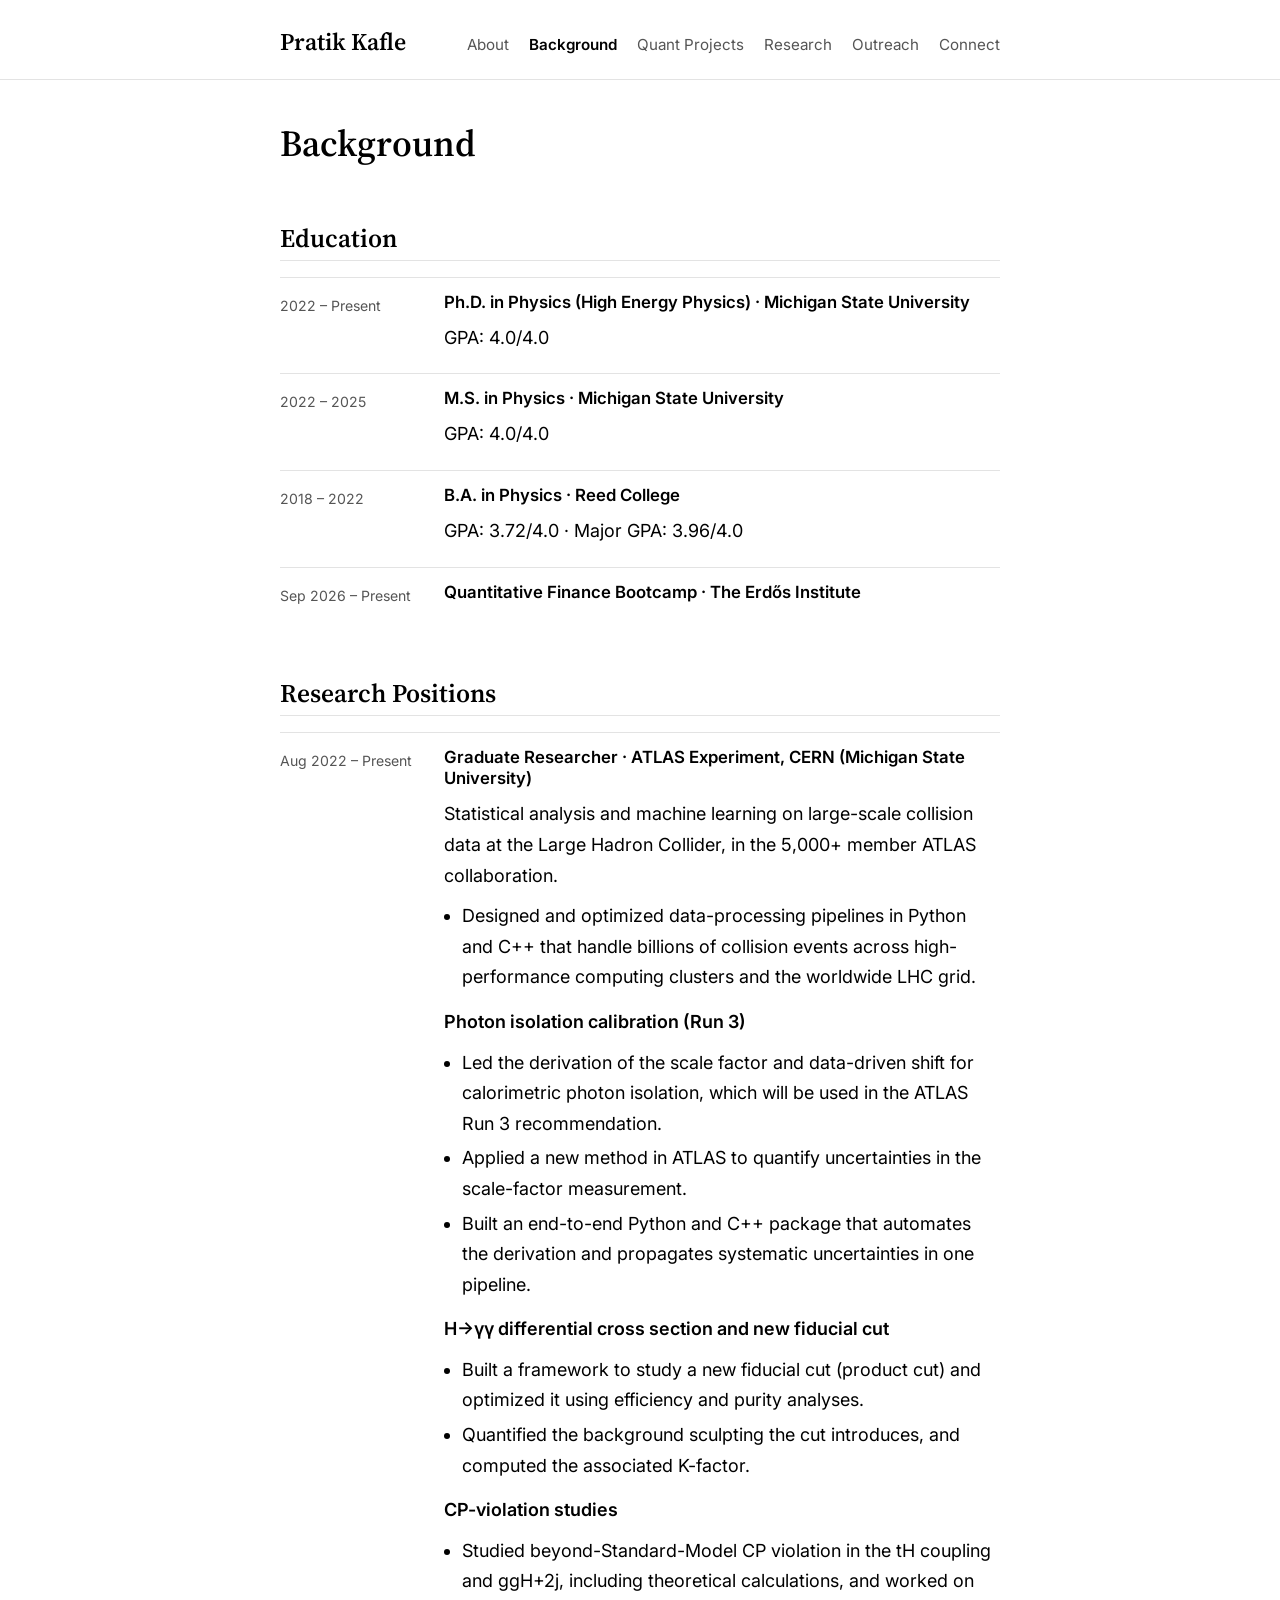
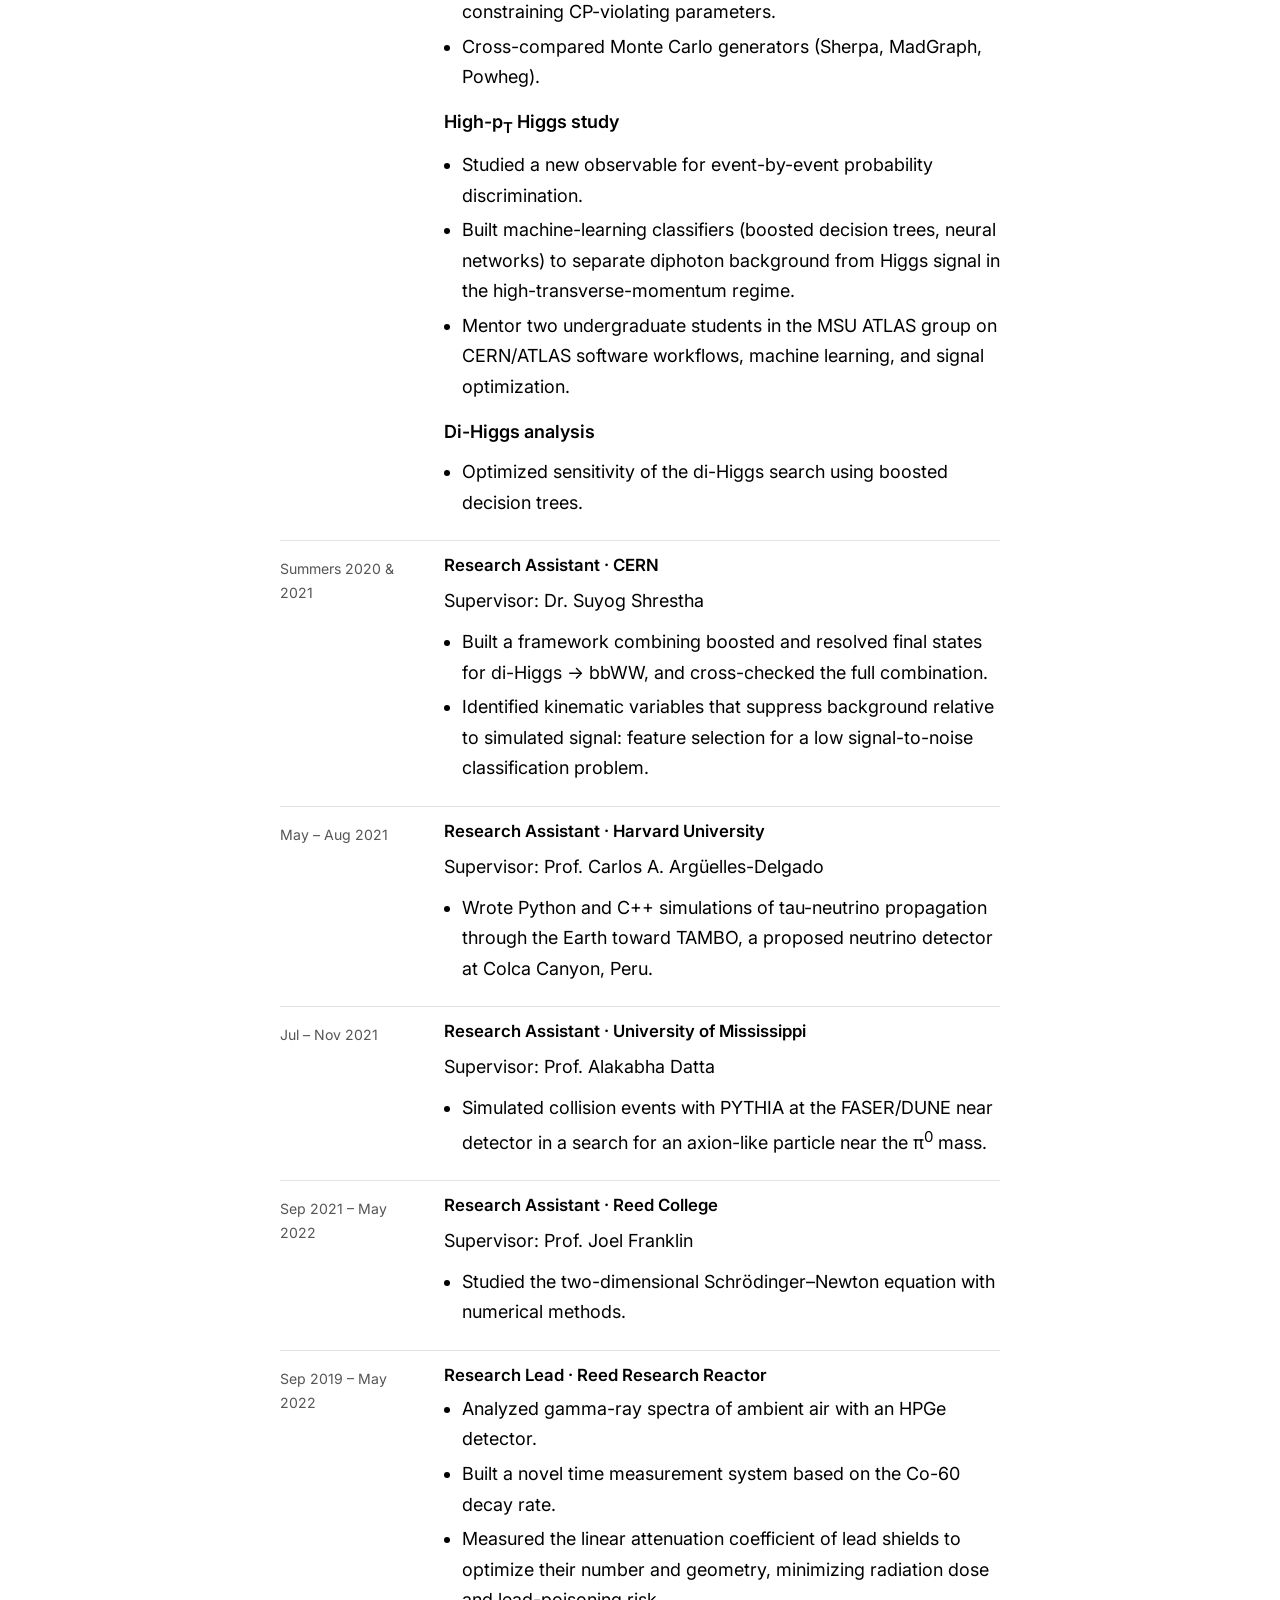
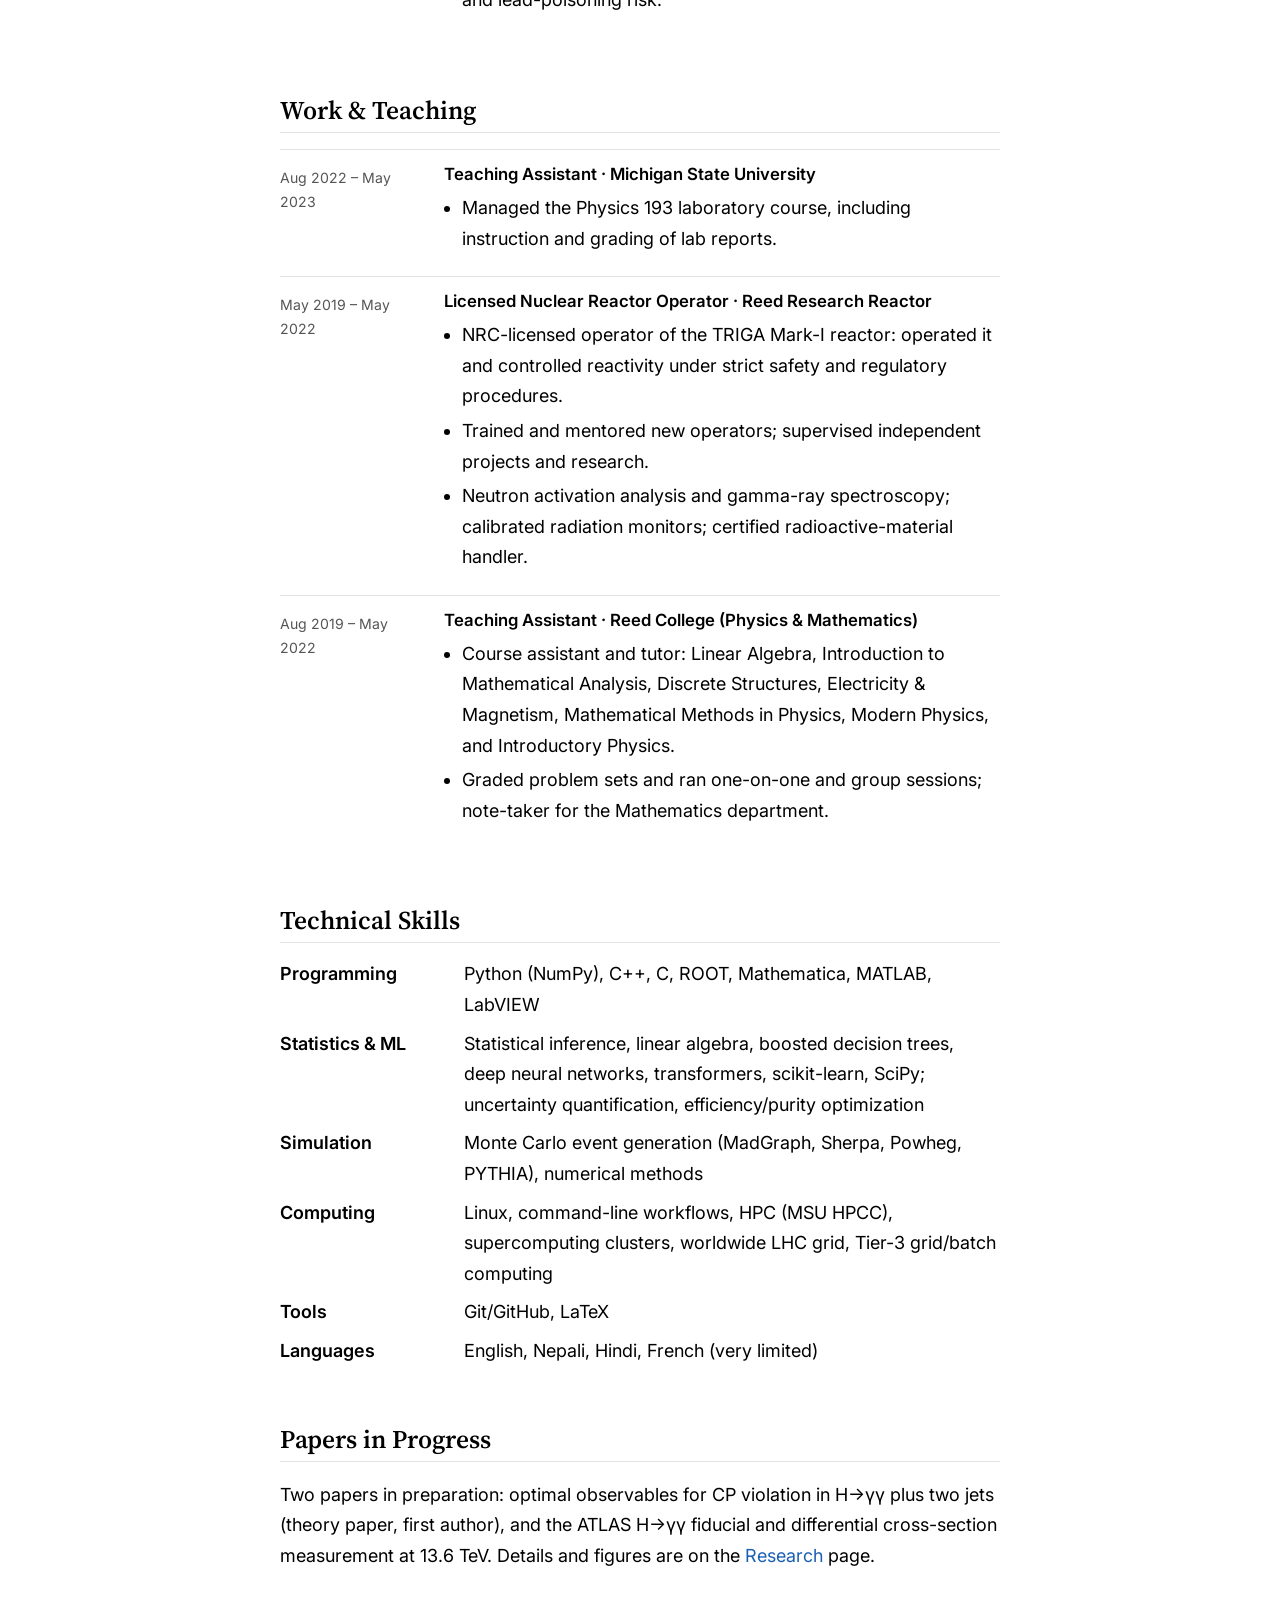
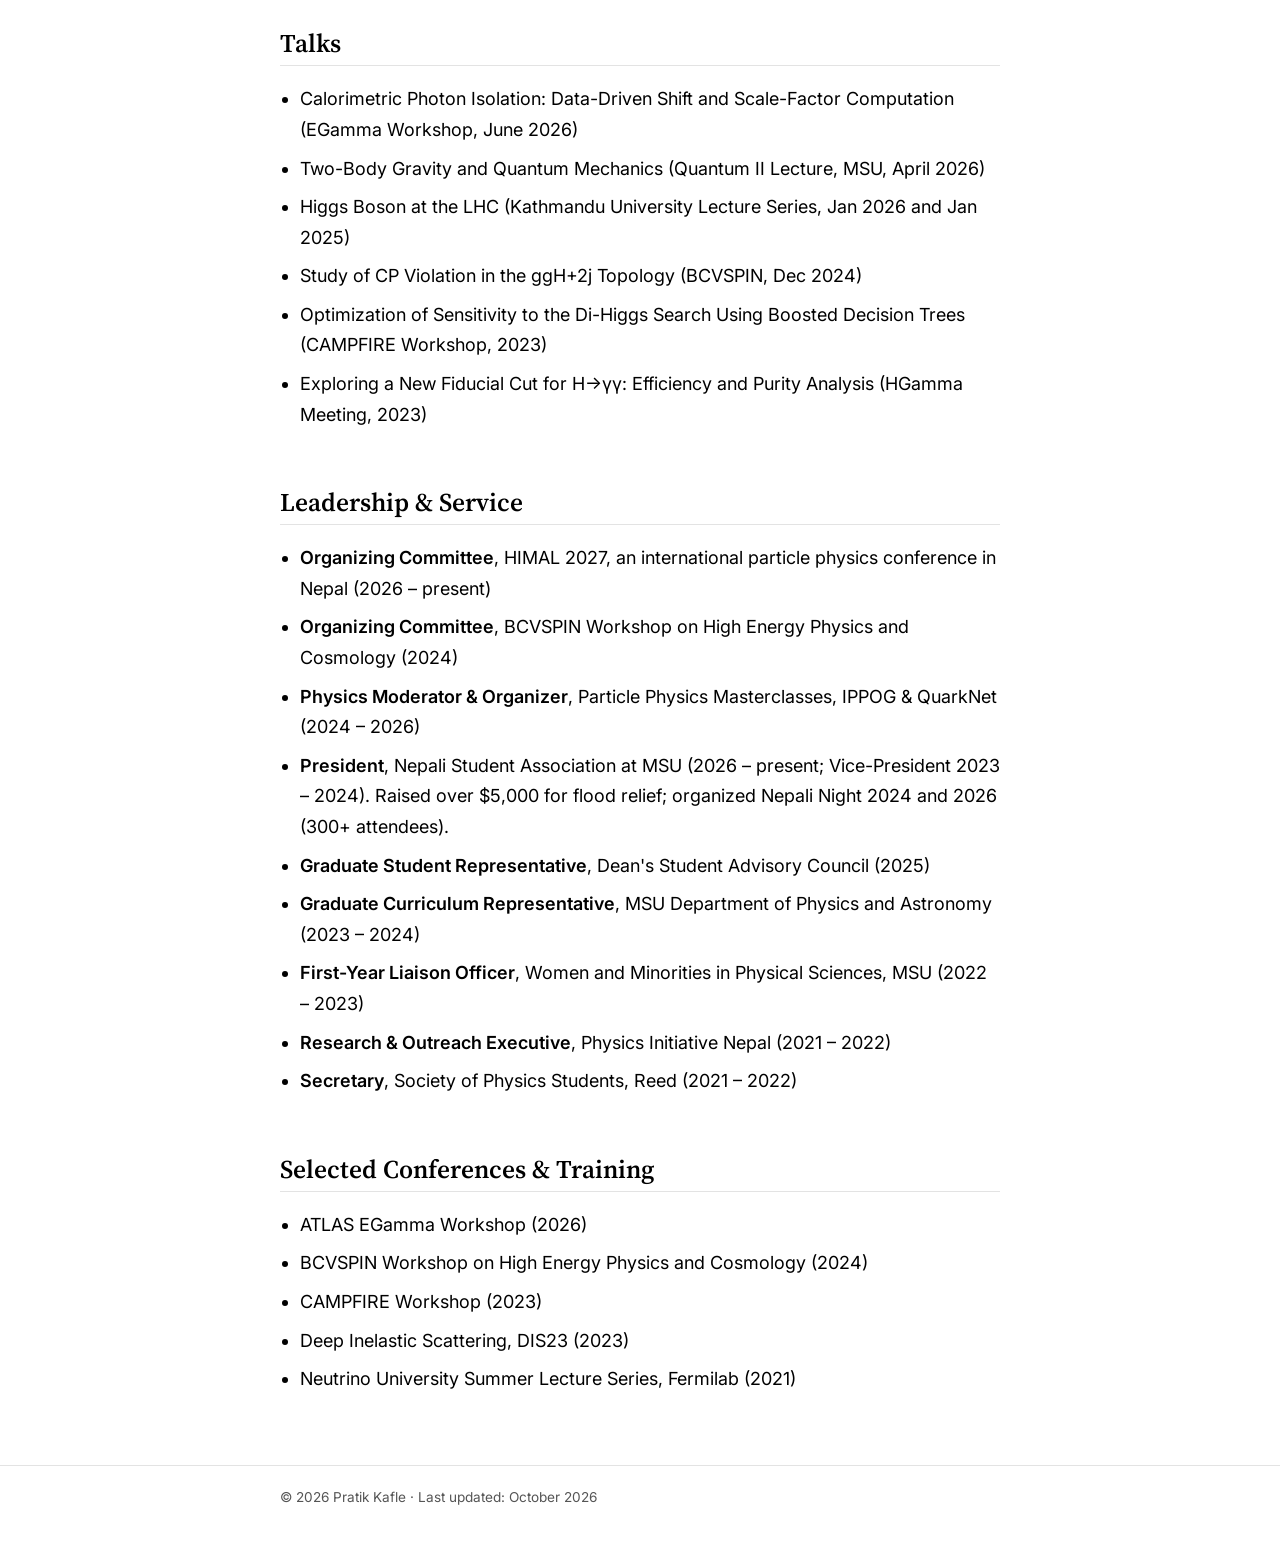
==== commit 86b1d477: "Update M.S. dates to 2022-2025" ====
--- a/background.html
+++ b/background.html
@@ -35,7 +35,7 @@
     </div>
     <div class="entry">
       <h3>M.S. in Physics · Michigan State University</h3>
-      <div class="meta">2022 – 2024</div>
+      <div class="meta">2022 – 2025</div>
       <p>GPA: 4.0/4.0</p>
     </div>
     <div class="entry">
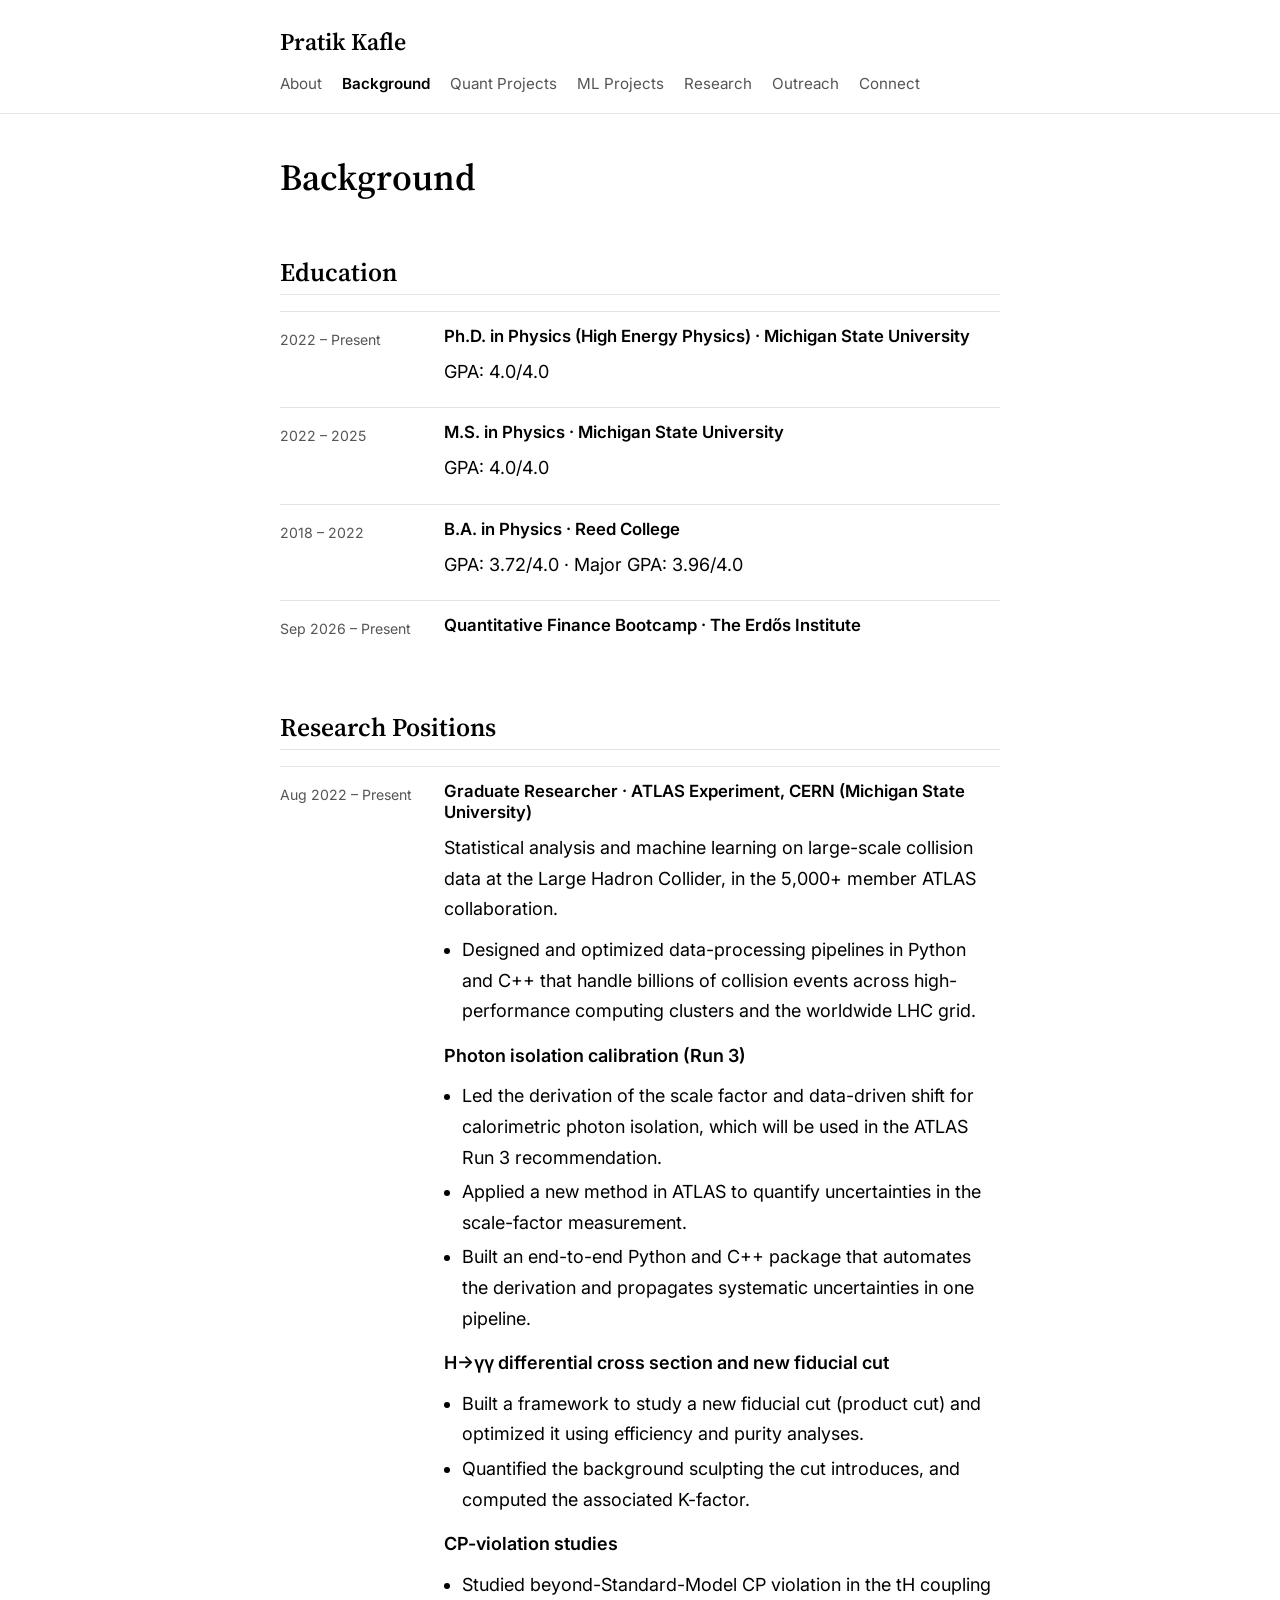
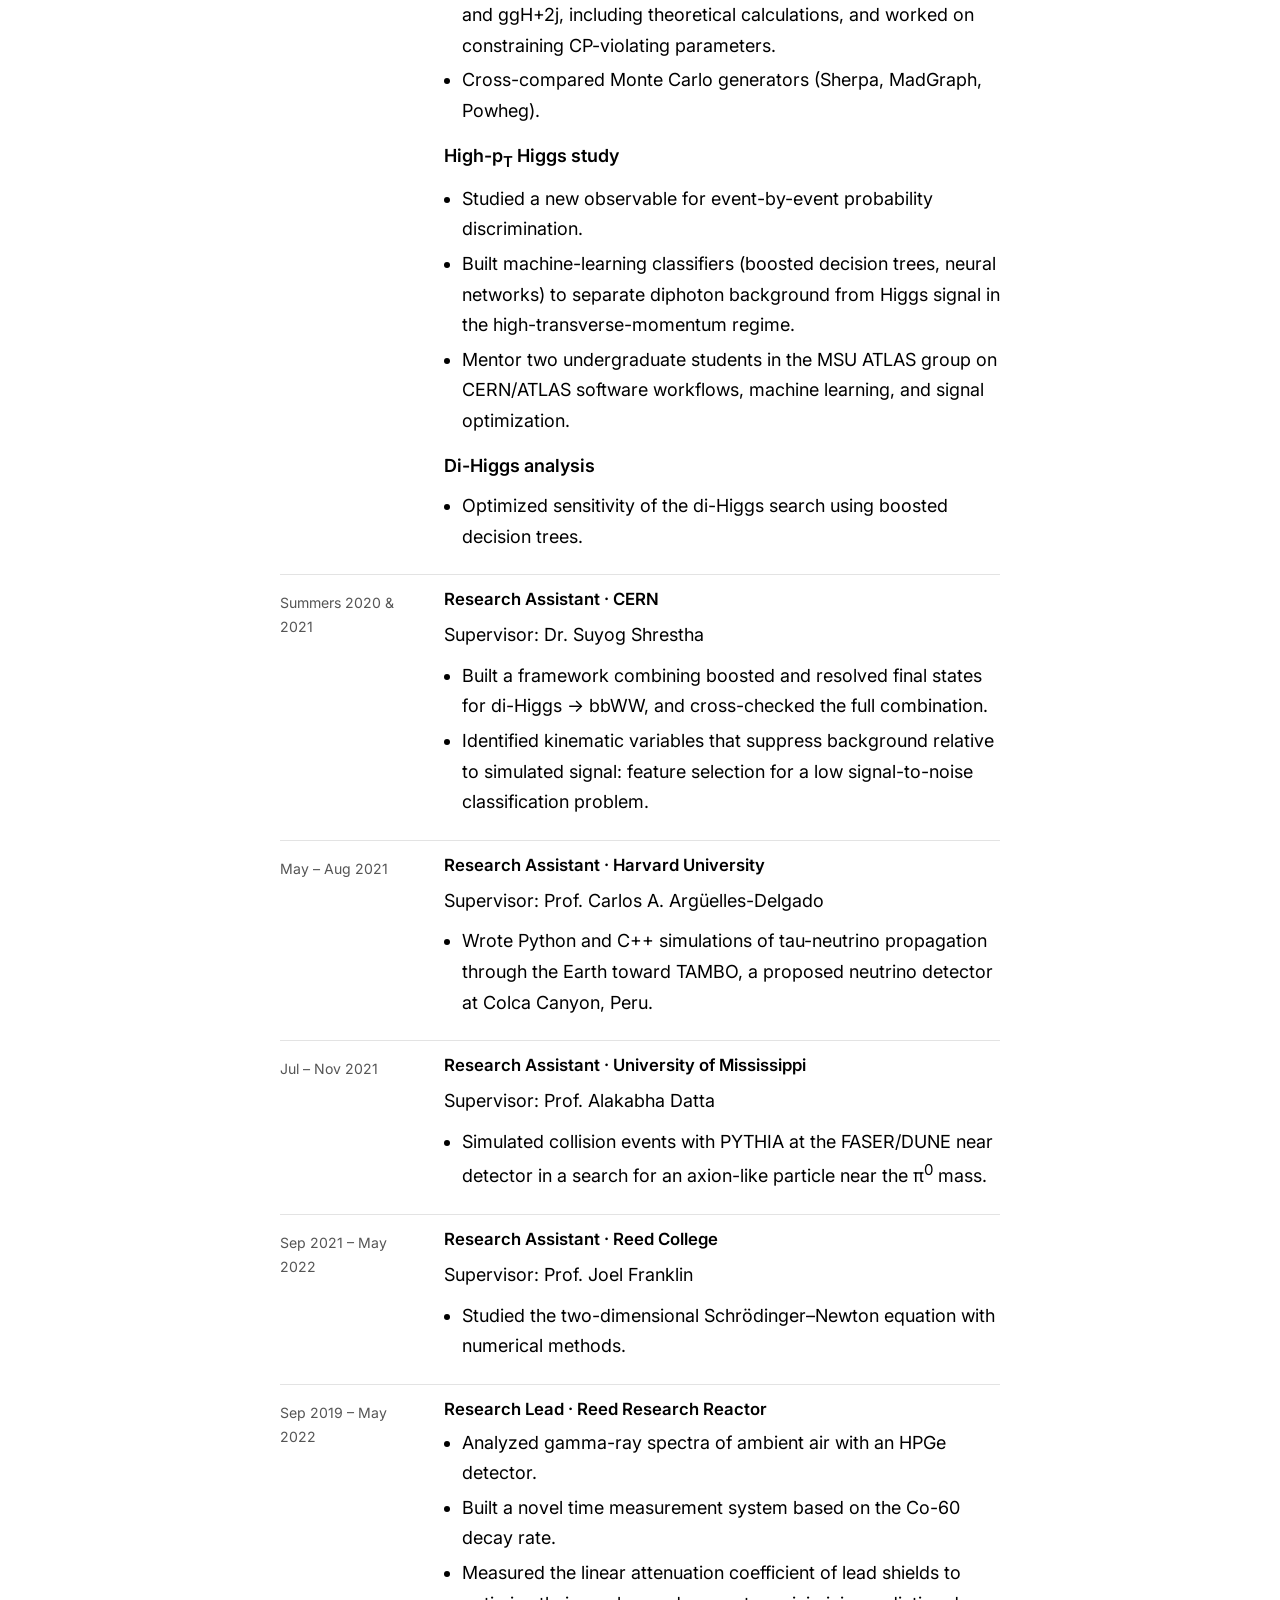
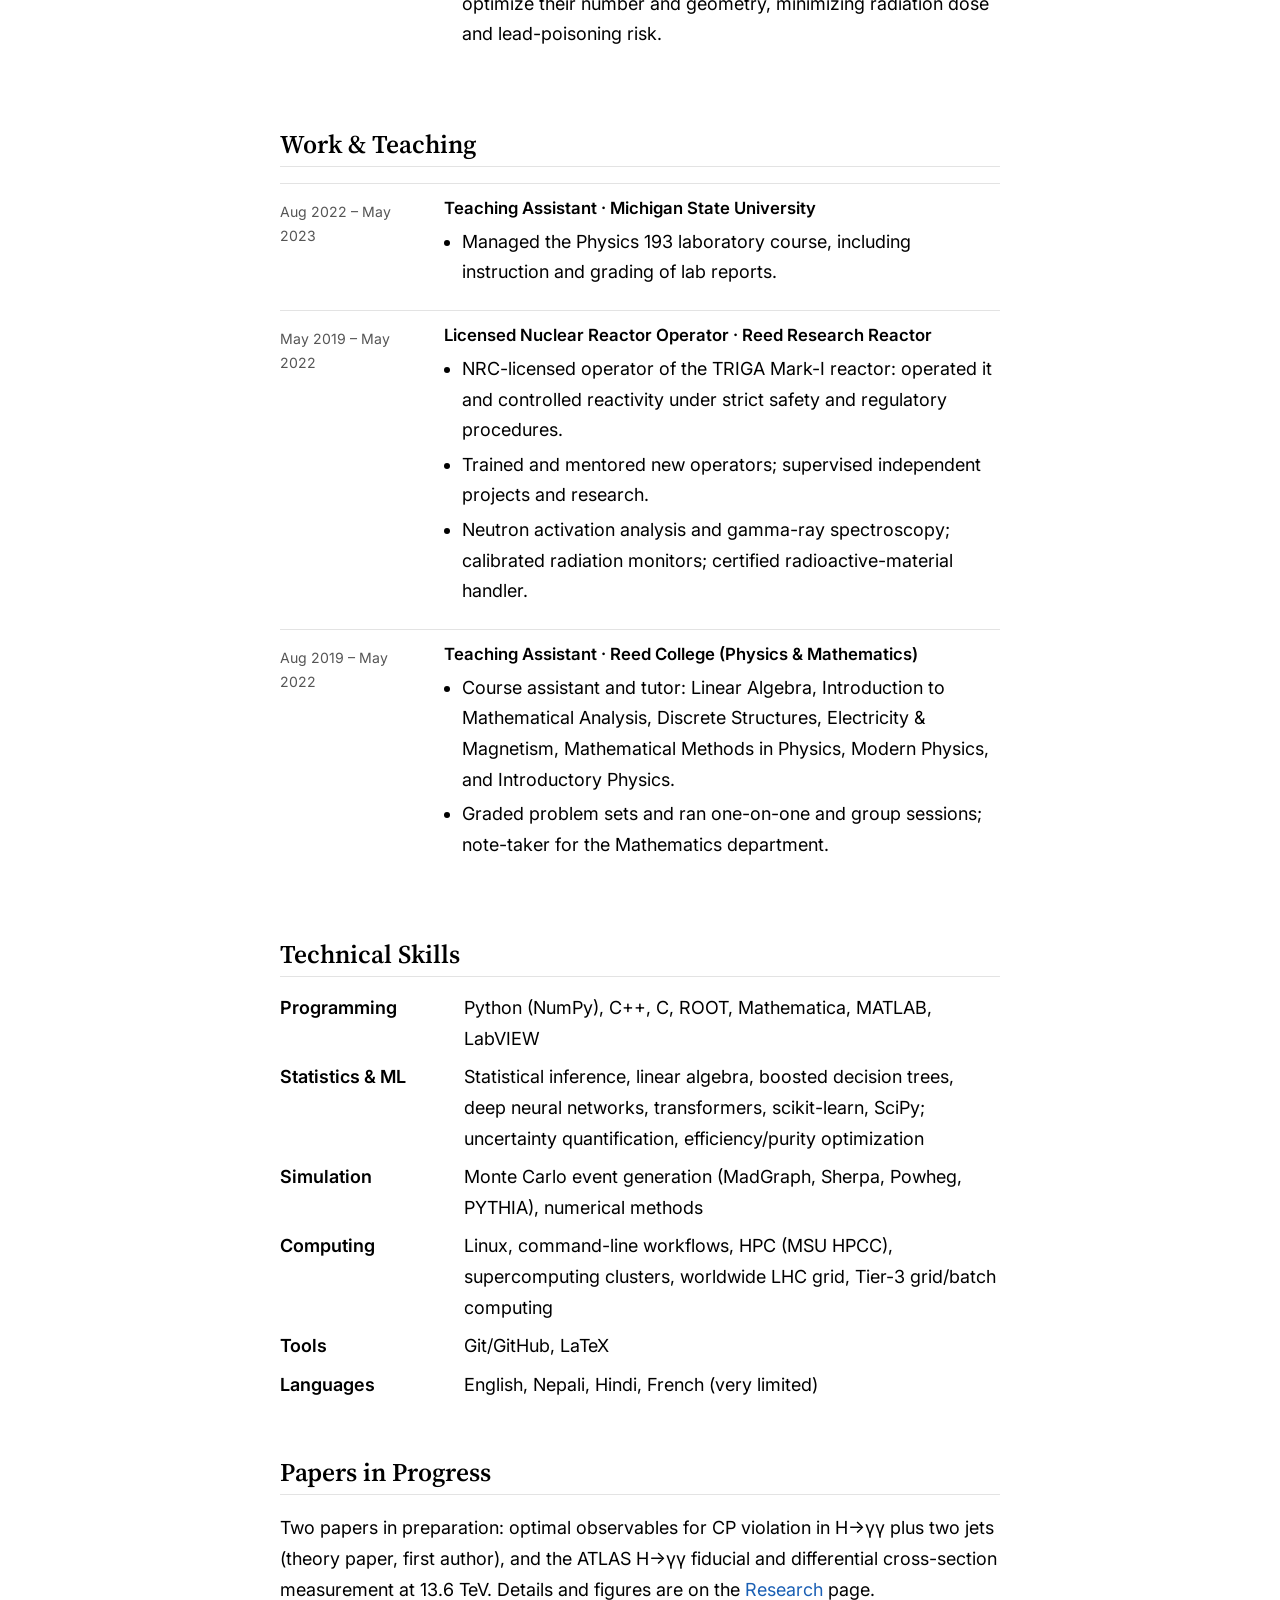
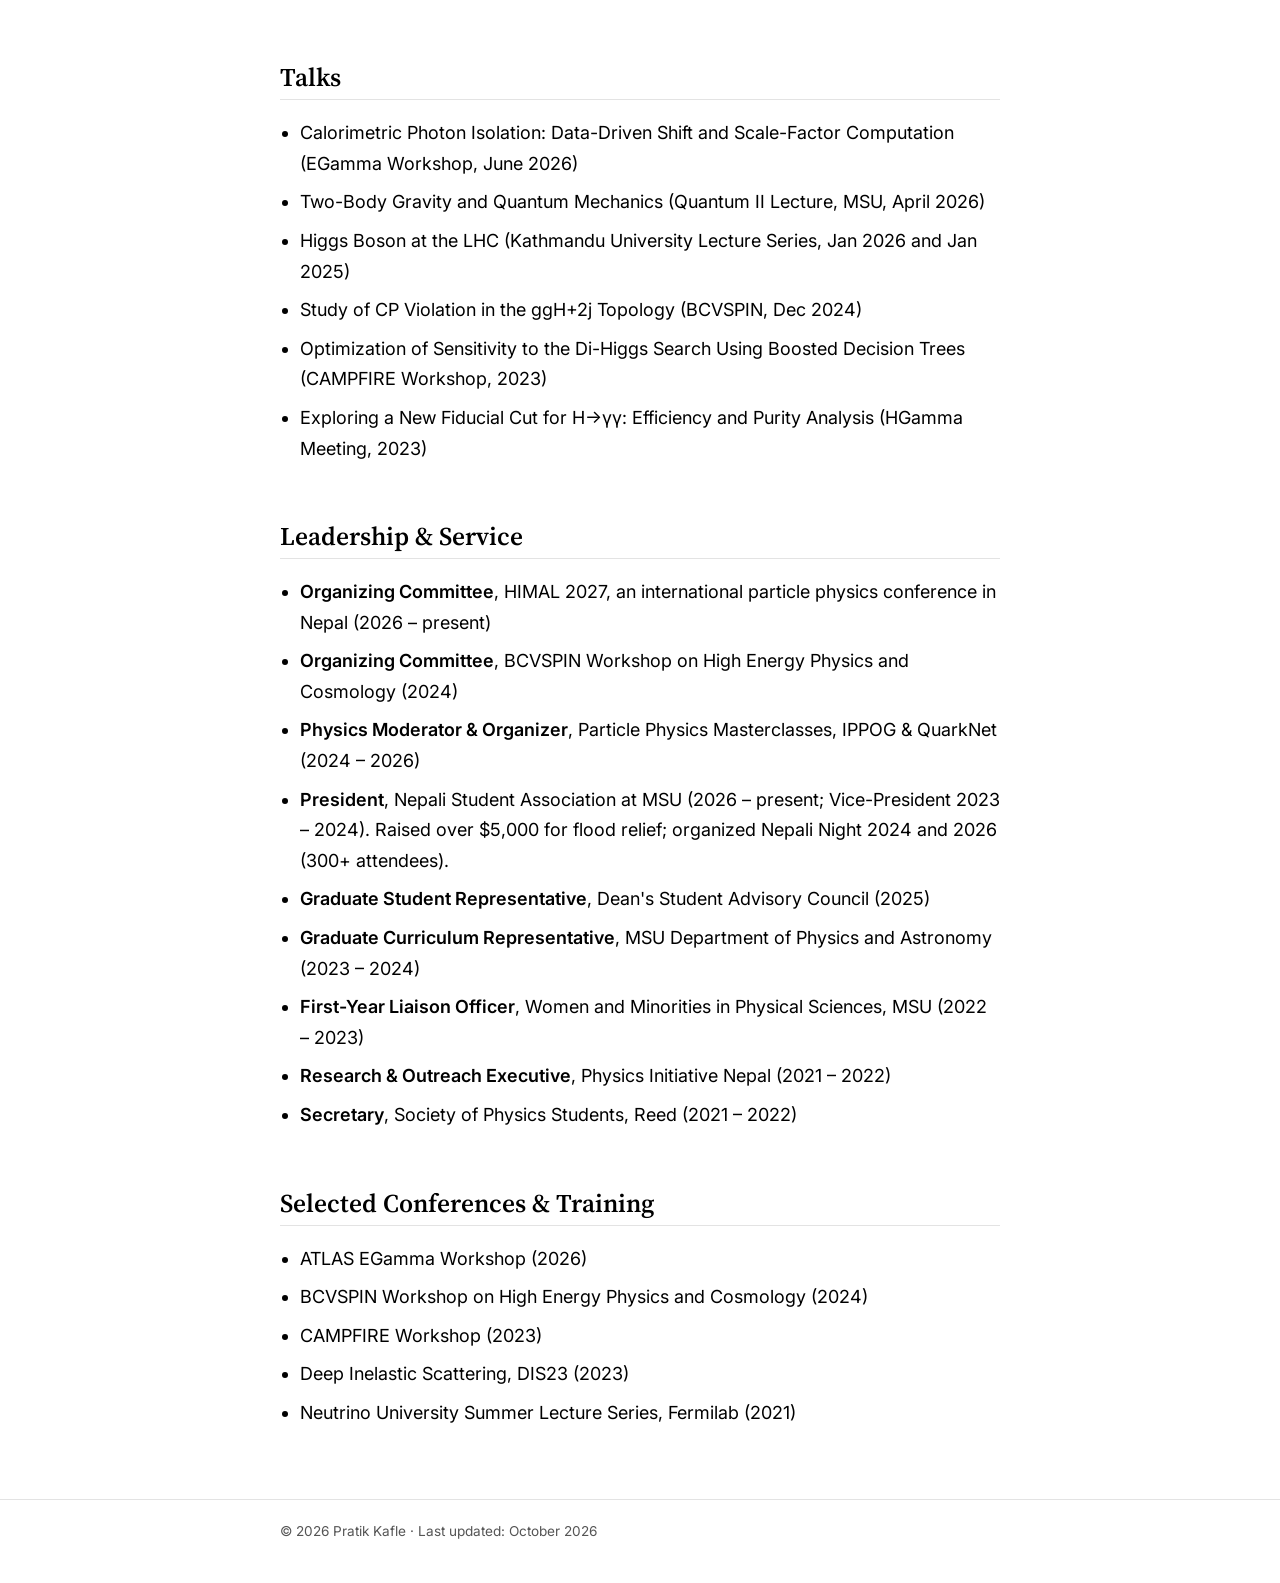
==== commit c71c88e4: "Add ML Projects page with six projects" ====
--- a/background.html
+++ b/background.html
@@ -18,6 +18,7 @@
         <a href="index.html">About</a>
         <a href="background.html" class="active">Background</a>
         <a href="quant.html">Quant Projects</a>
+        <a href="ml.html">ML Projects</a>
         <a href="research.html">Research</a>
         <a href="outreach.html">Outreach</a>
         <a href="connect.html">Connect</a>
--- a/style.css
+++ b/style.css
@@ -176,3 +176,9 @@
 .collision-anim { margin: 28px auto 0; max-width: 520px; }
 .collision-anim img { aspect-ratio: auto; object-fit: contain; border-radius: 0; }
 .collision-anim figcaption { text-align: center; }
+.project h4 { font-size: 1rem; font-weight: 600; margin: 22px 0 6px; }
+.table-wrap { overflow-x: auto; margin: 10px 0; }
+.project table { border-collapse: collapse; font-size: 0.9rem; width: 100%; }
+.project th, .project td { text-align: left; padding: 5px 10px; border-bottom: 1px solid var(--line); }
+.project th { font-weight: 600; }
+.project td:not(:first-child), .project th:not(:first-child) { text-align: right; white-space: nowrap; }
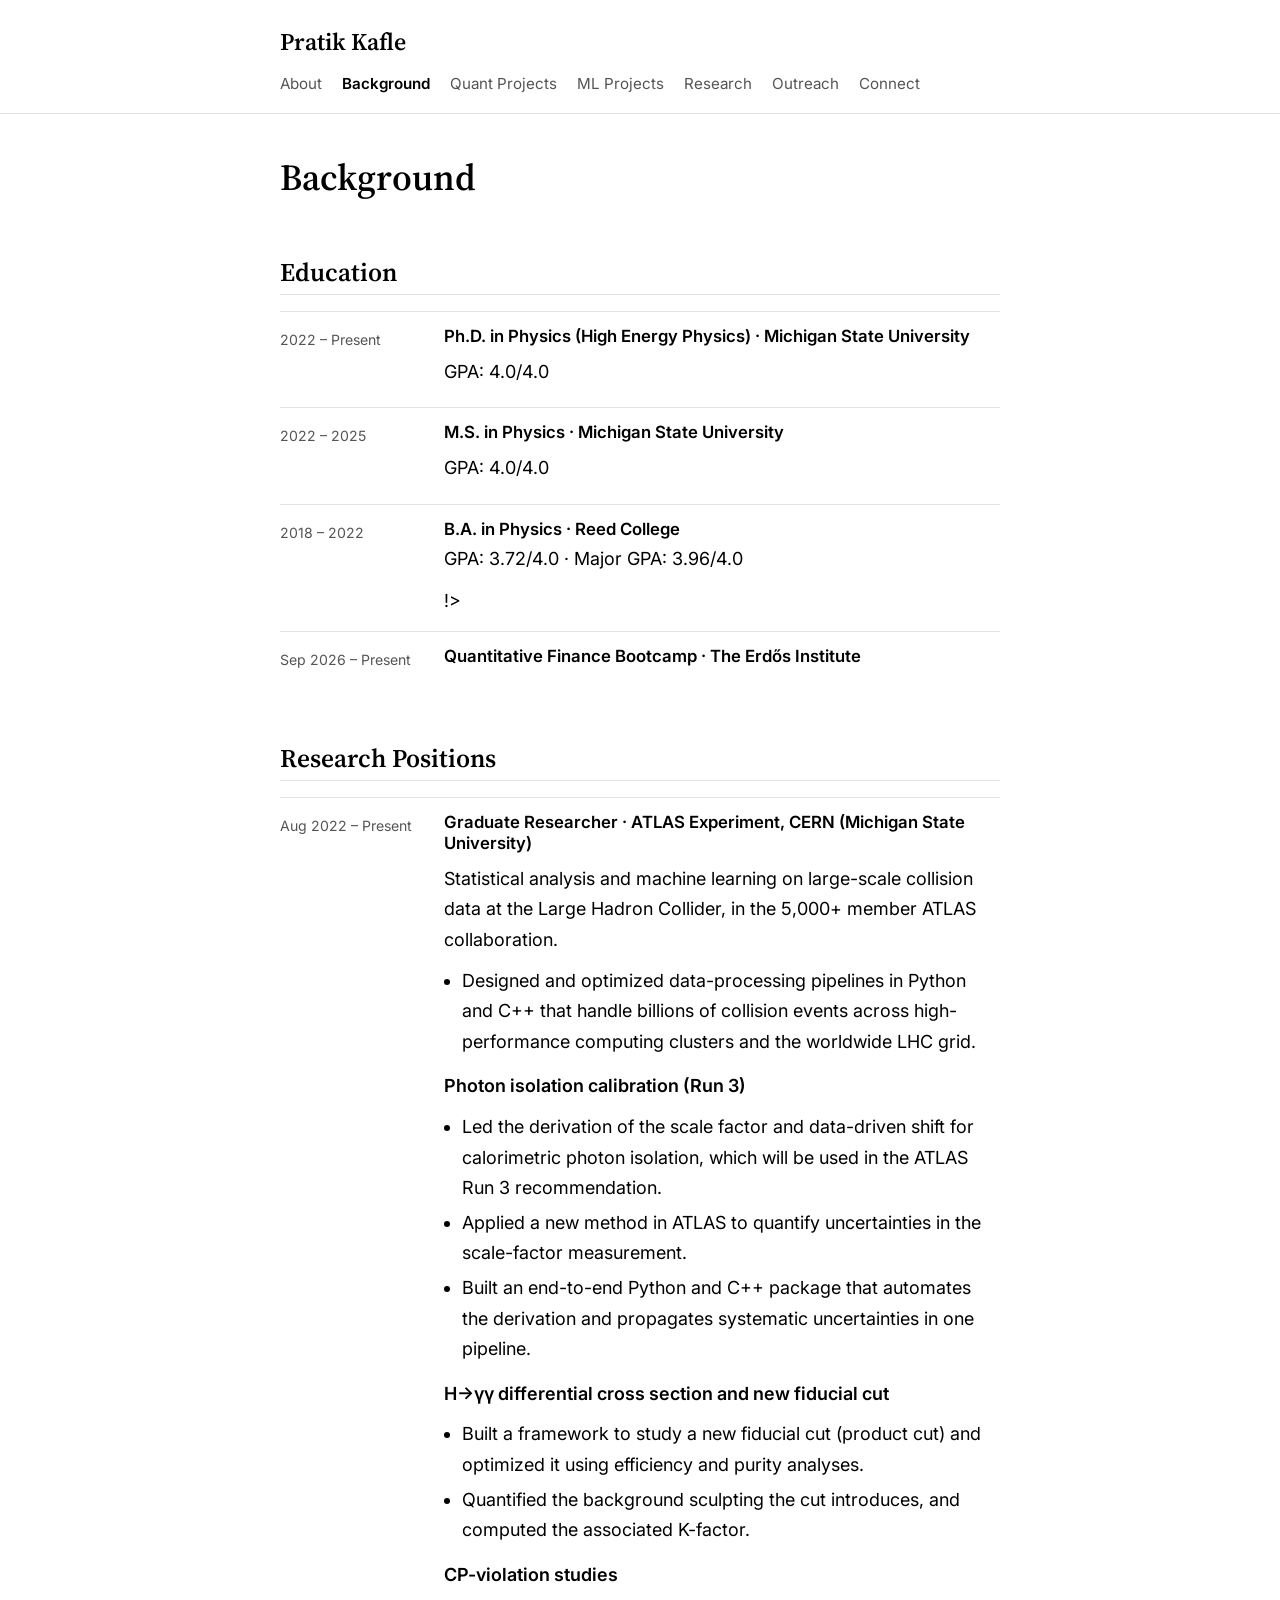
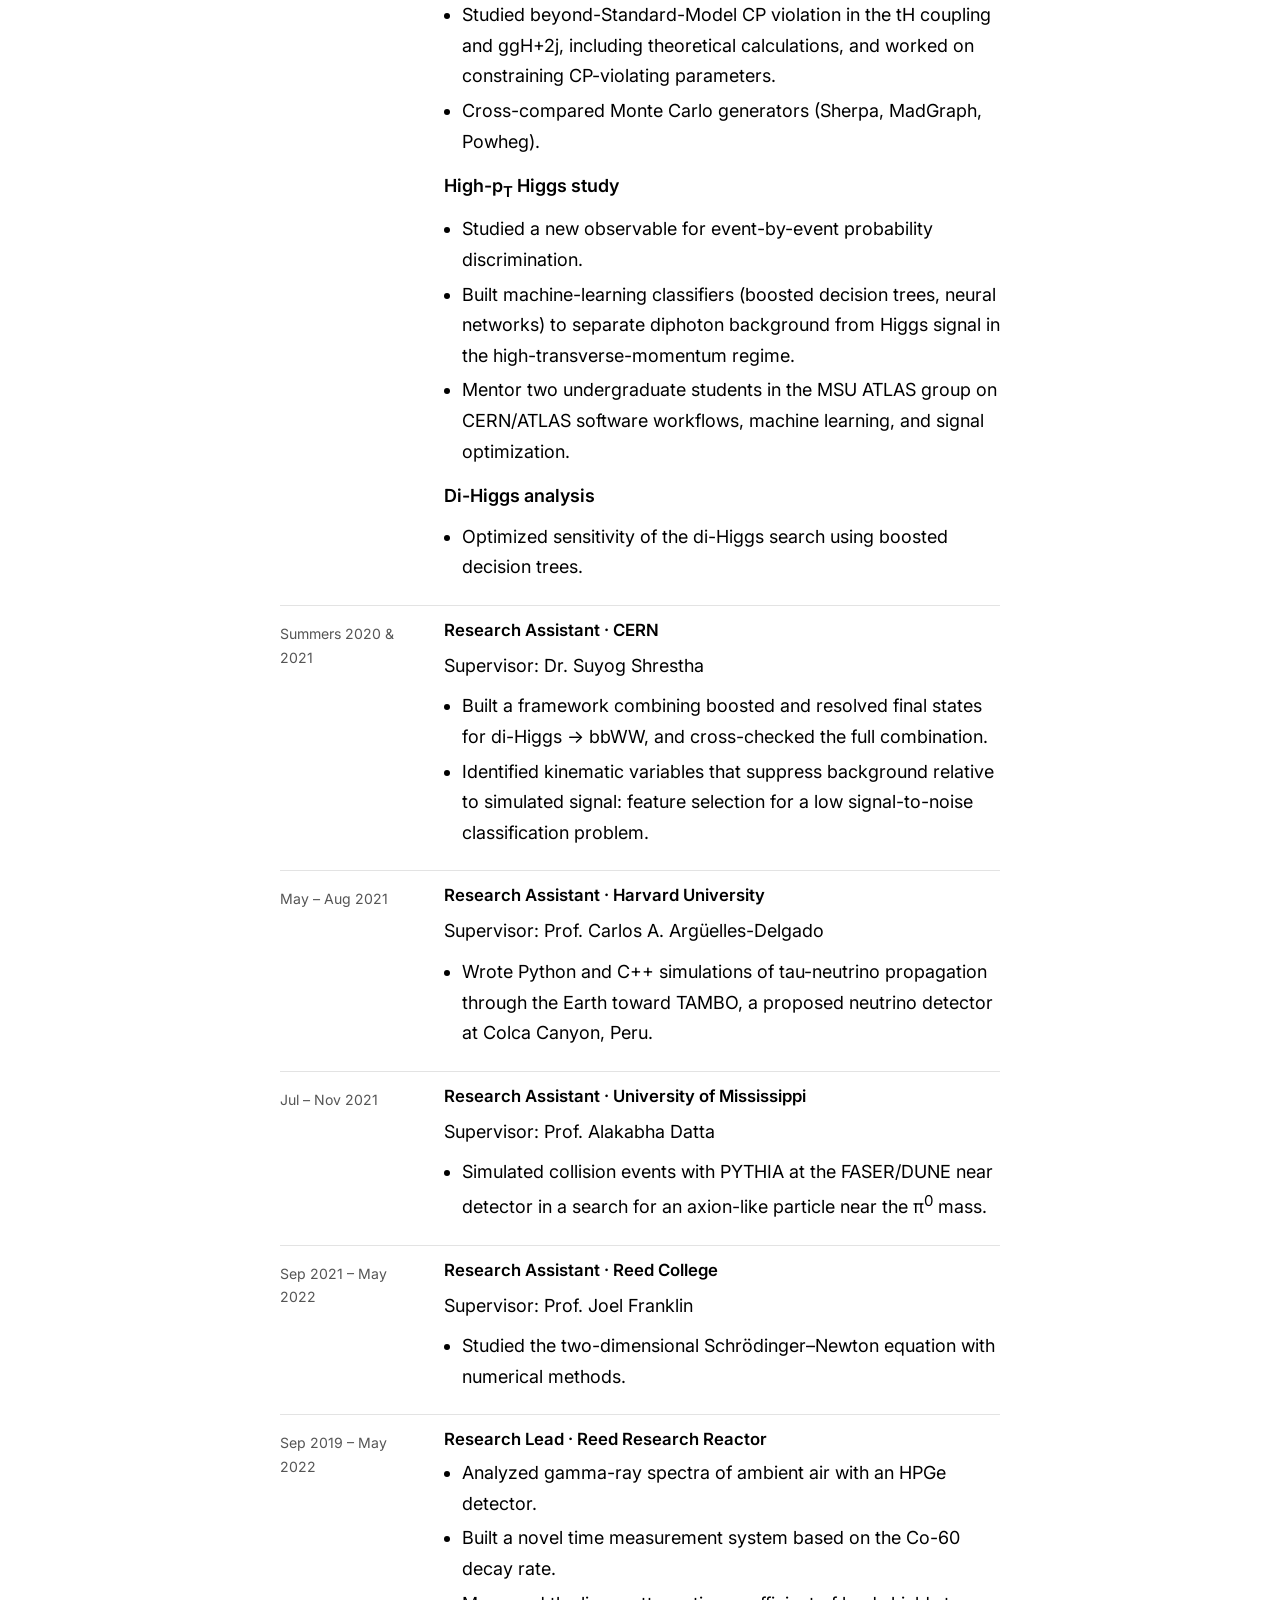
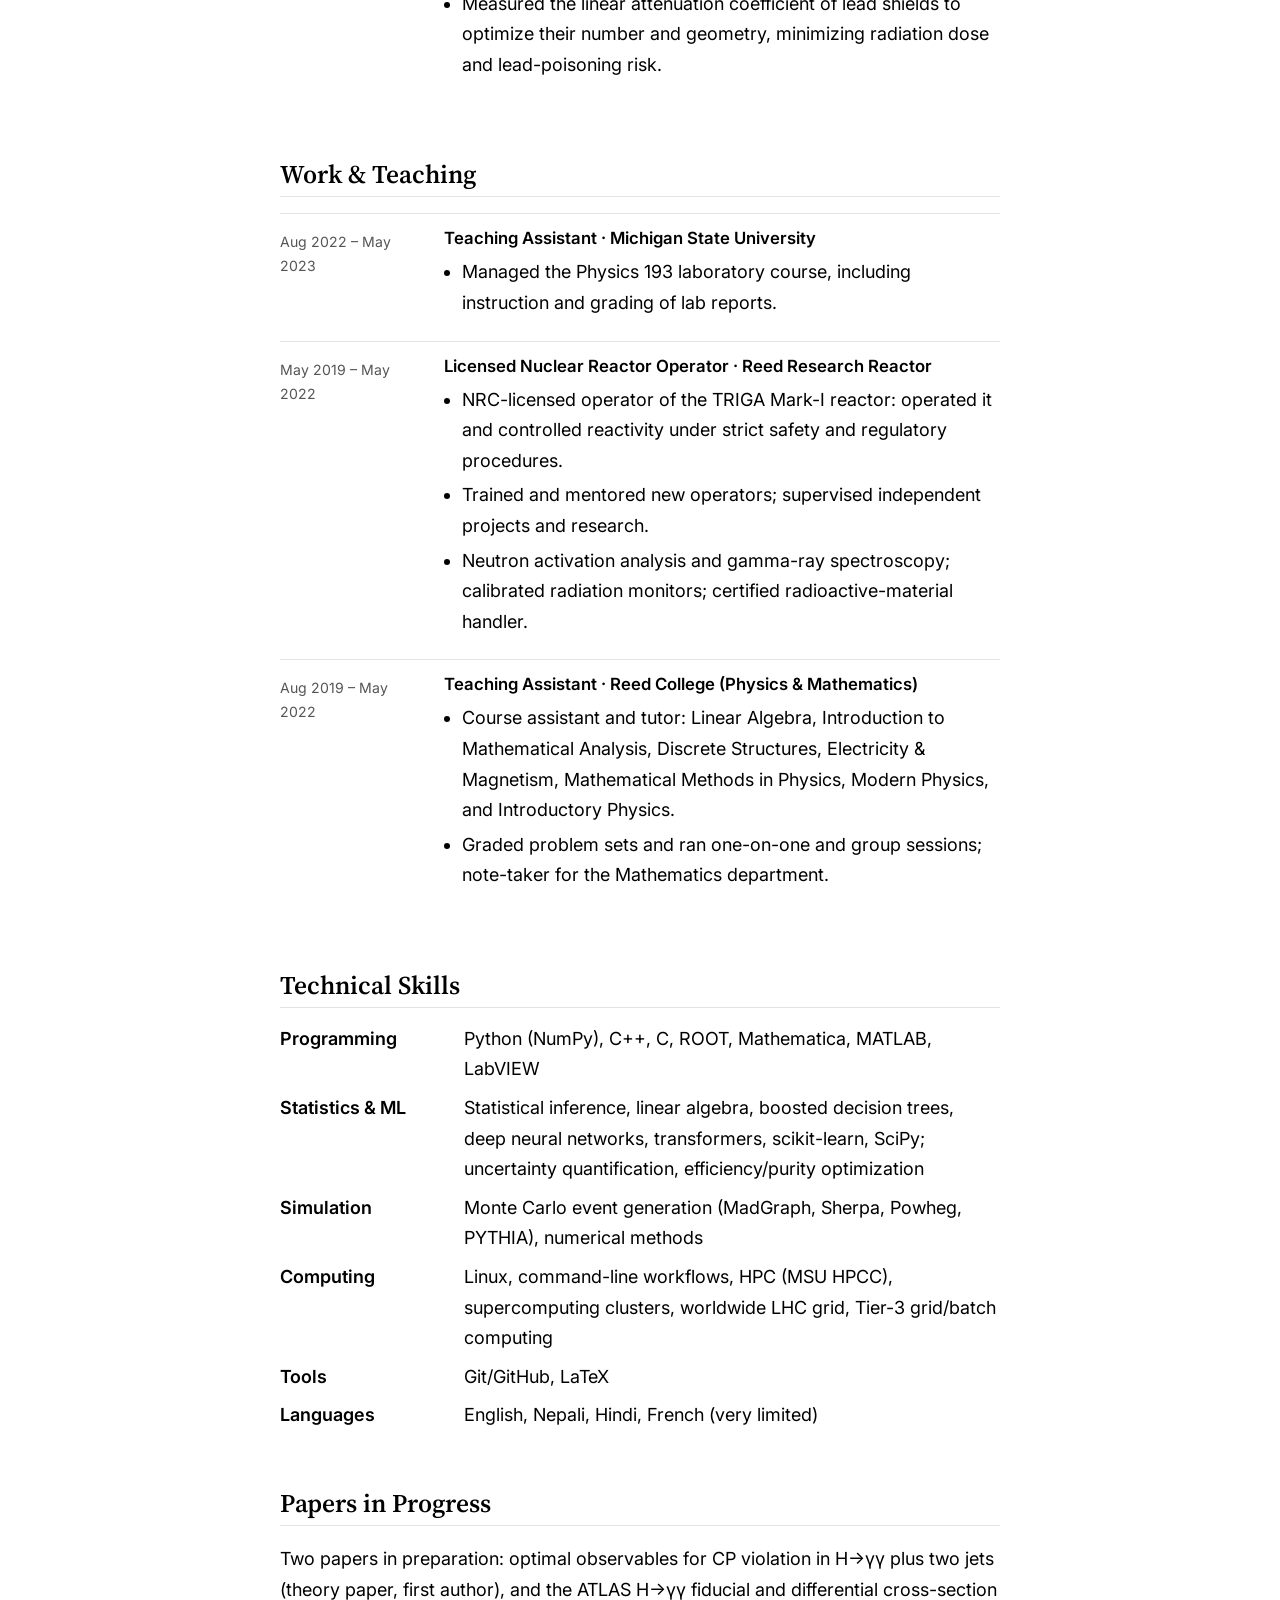
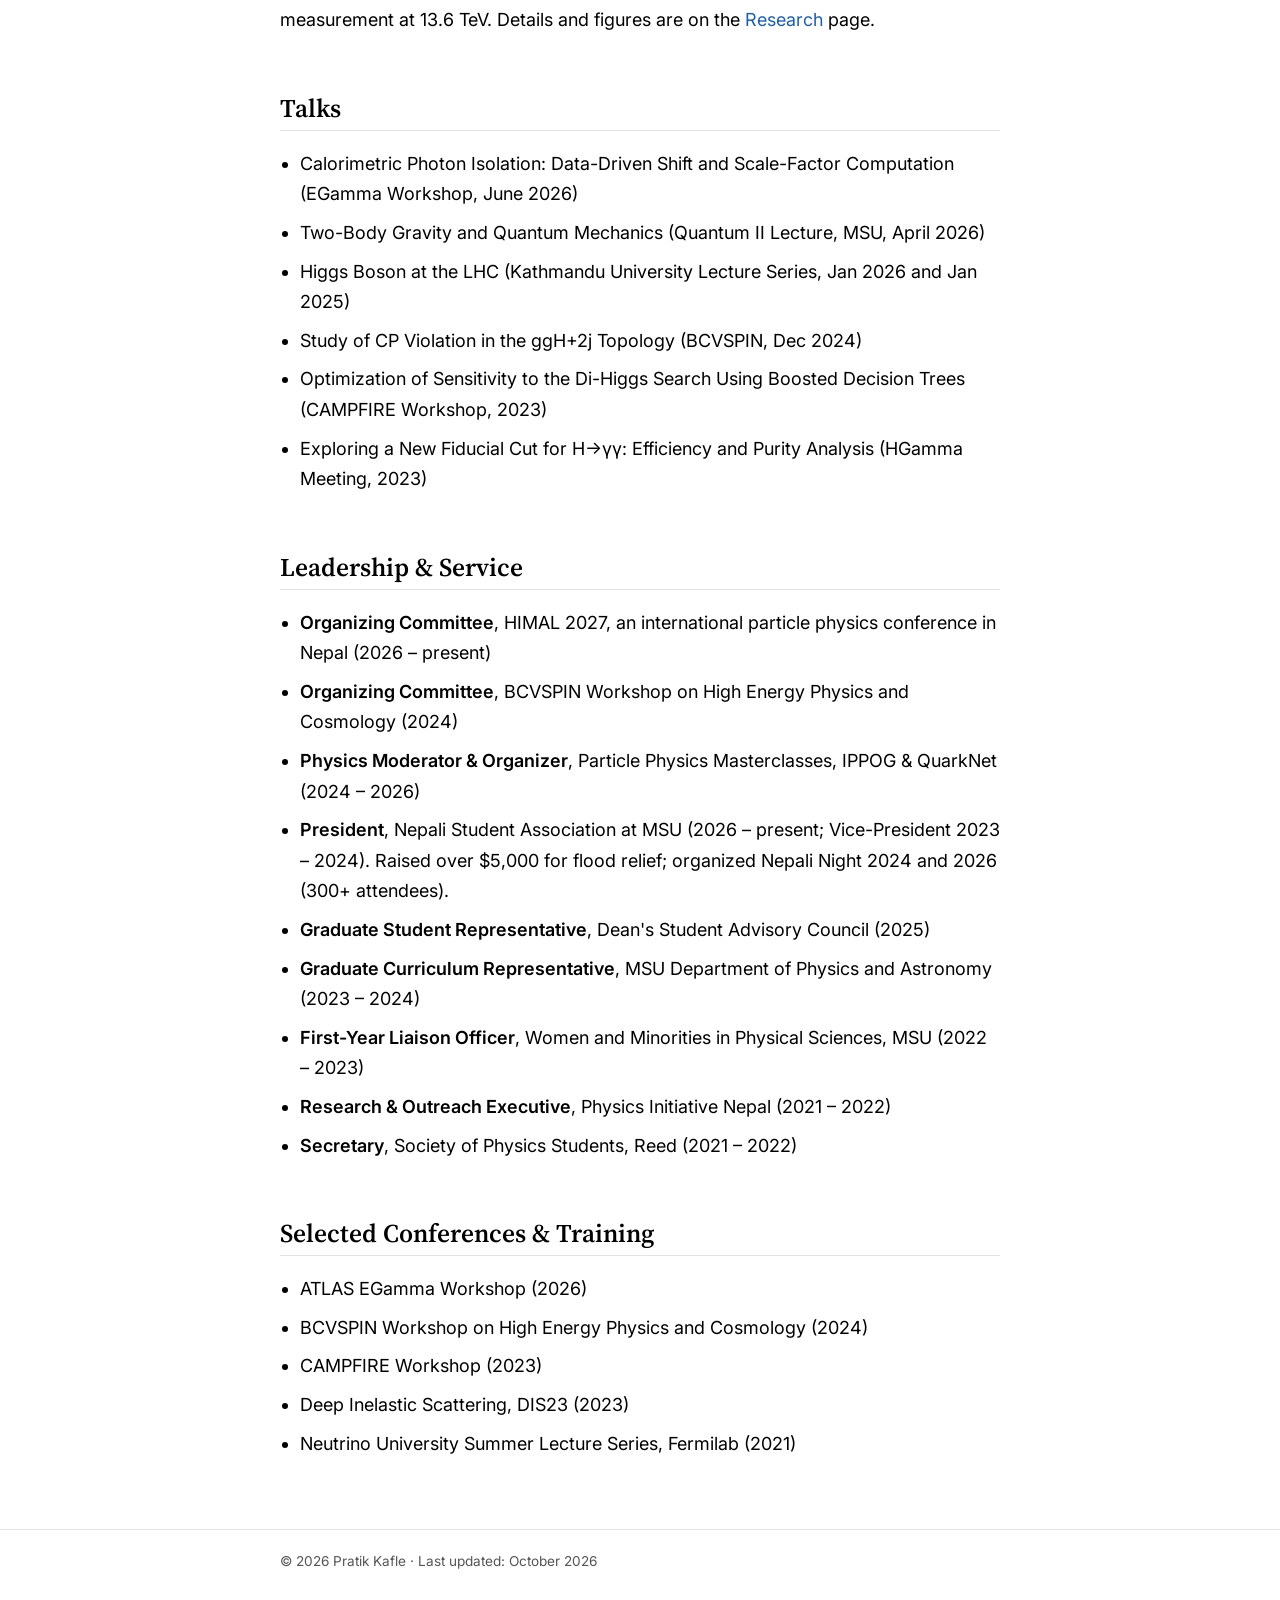
==== commit 8f67bb28: "pk commits" ====
--- a/background.html
+++ b/background.html
@@ -42,7 +42,7 @@
     <div class="entry">
       <h3>B.A. in Physics · Reed College</h3>
       <div class="meta">2018 – 2022</div>
-      <p>GPA: 3.72/4.0 · Major GPA: 3.96/4.0</p>
+      <! <p>GPA: 3.72/4.0 · Major GPA: 3.96/4.0</p> !>
     </div>
     <div class="entry">
       <h3>Quantitative Finance Bootcamp · The Erd&odblac;s Institute</h3>
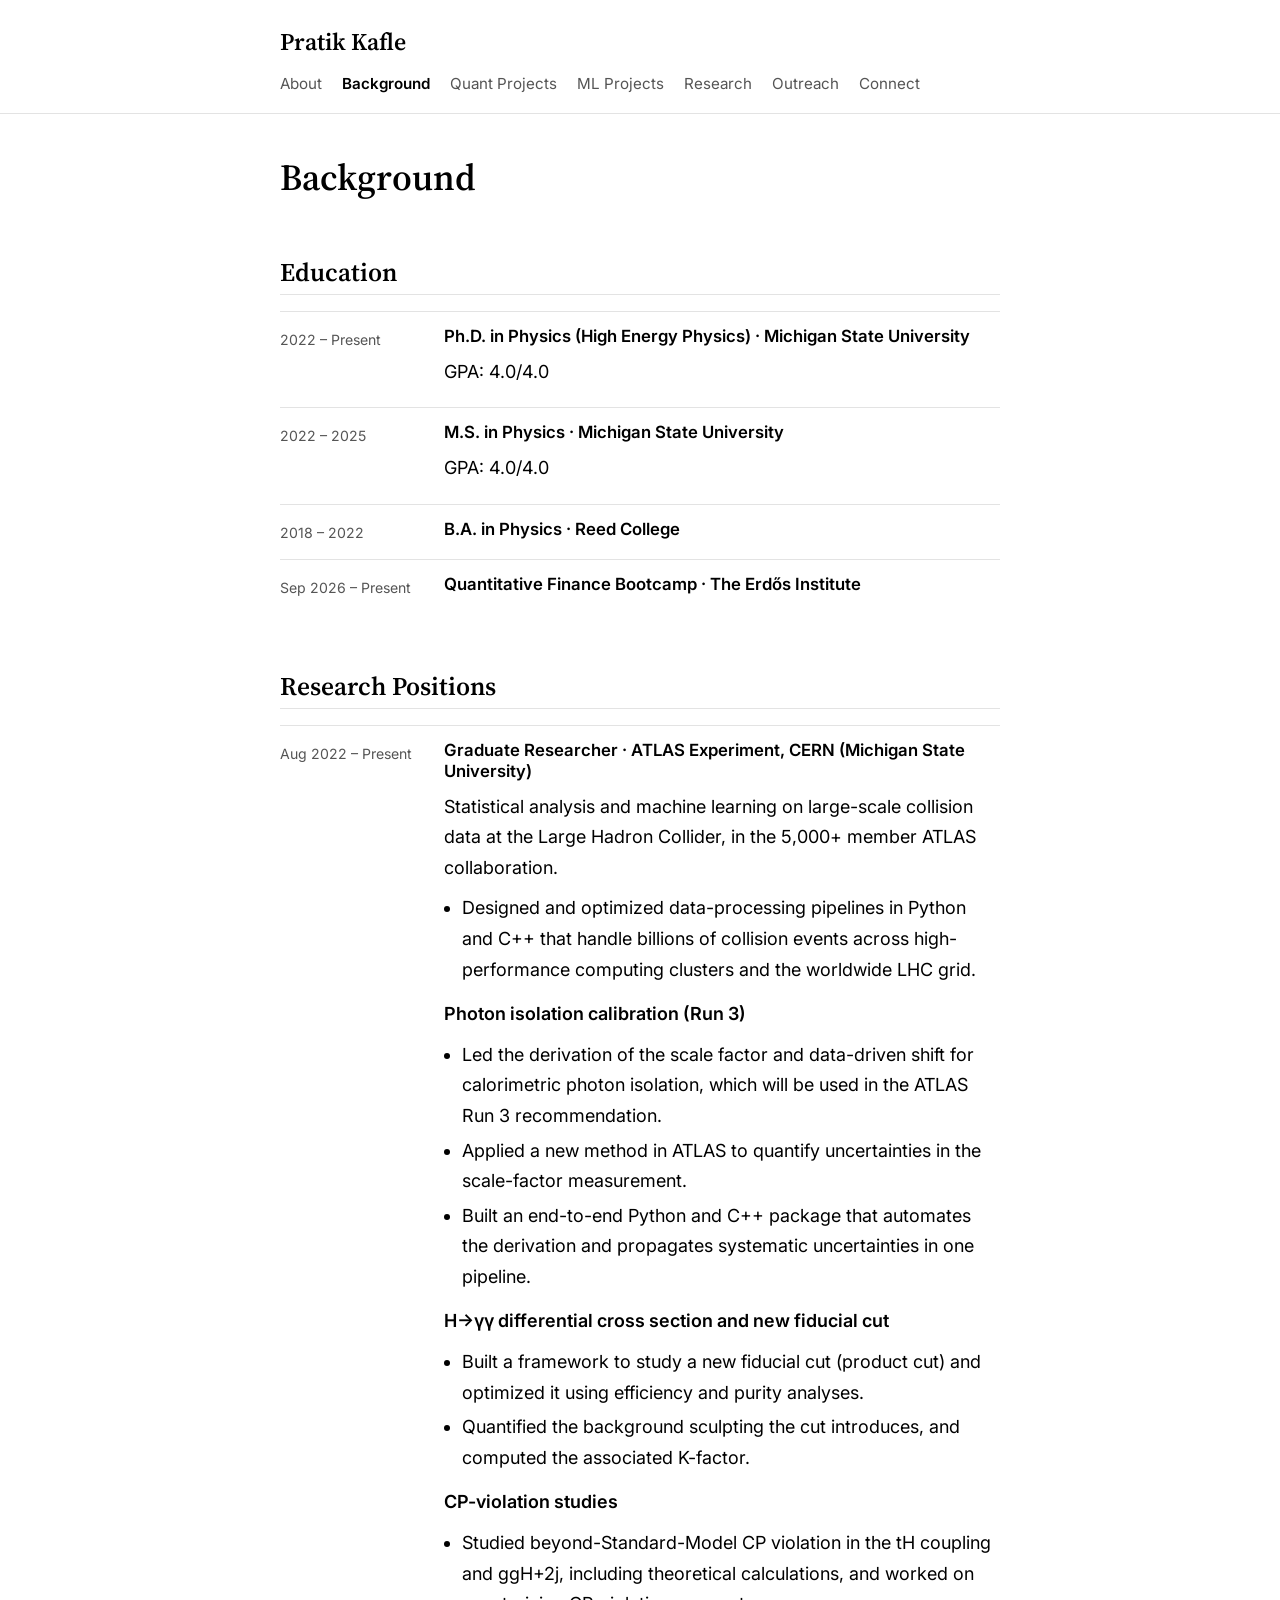
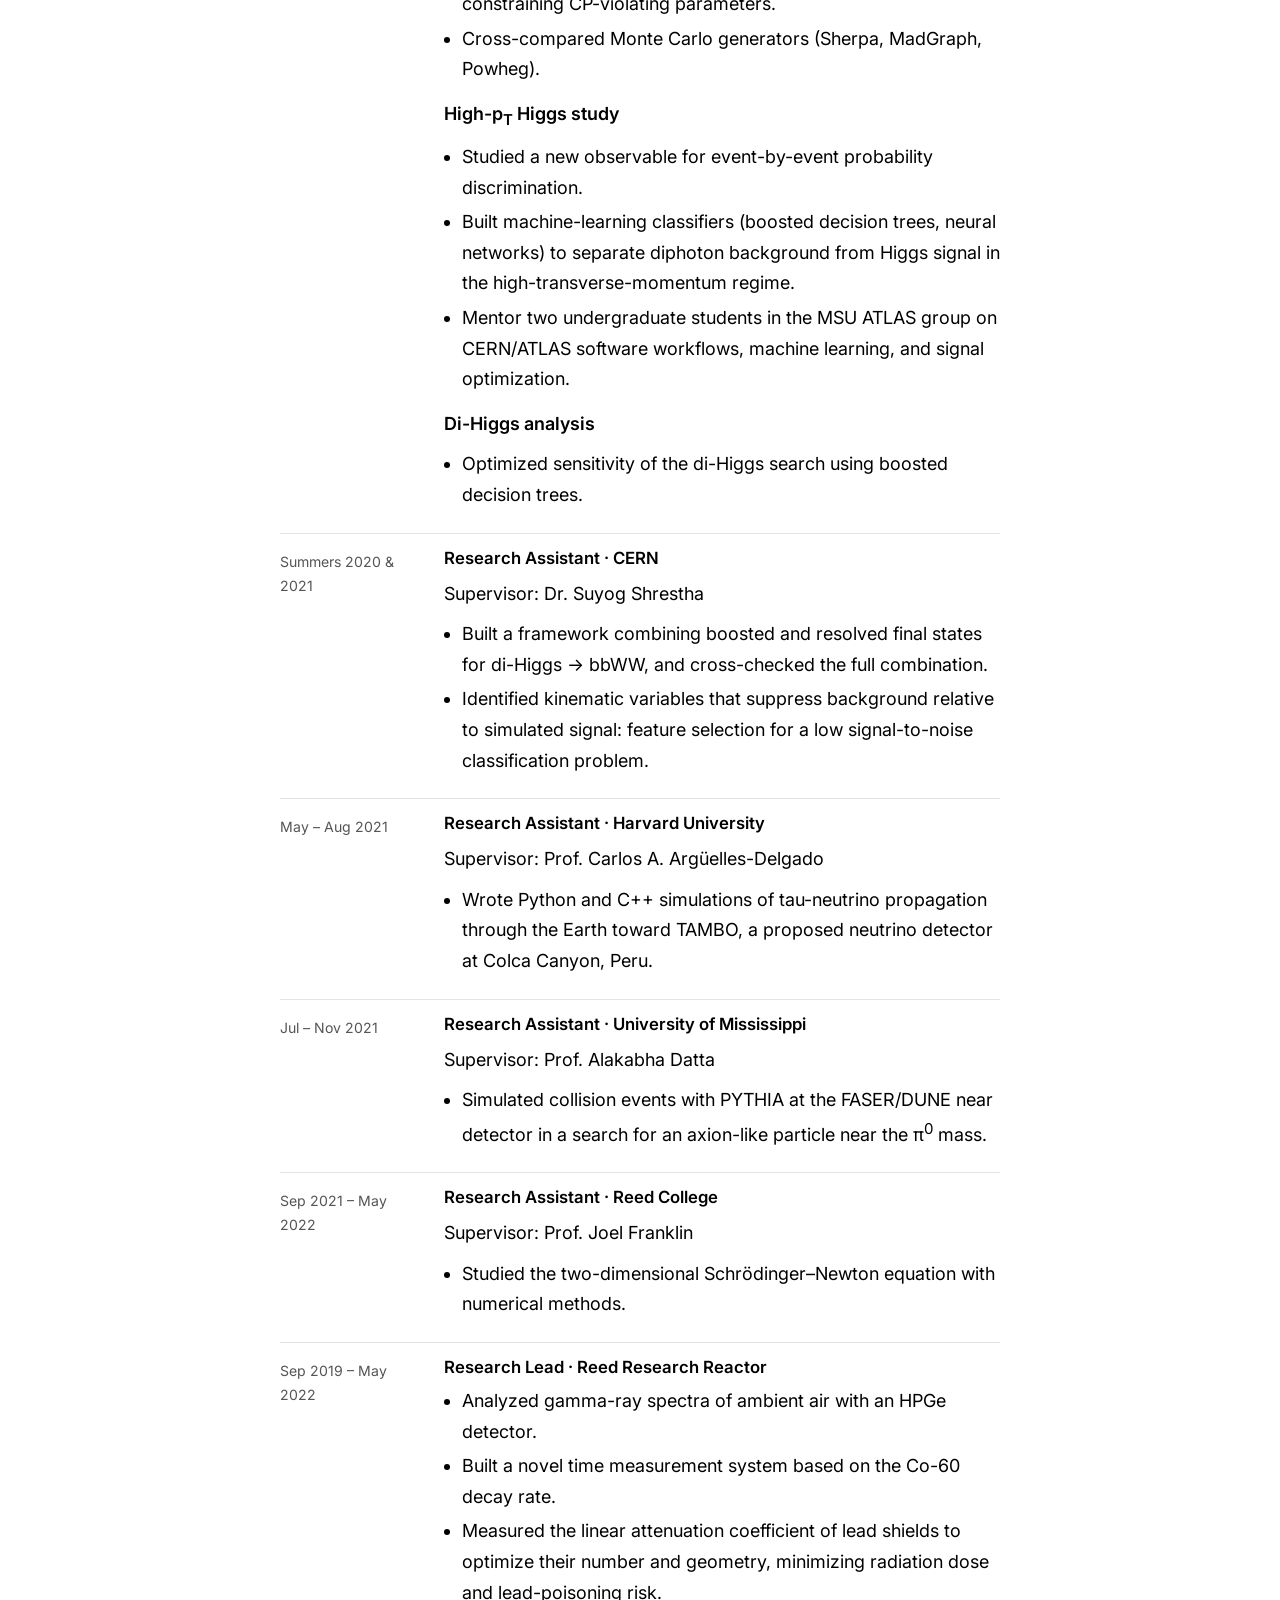
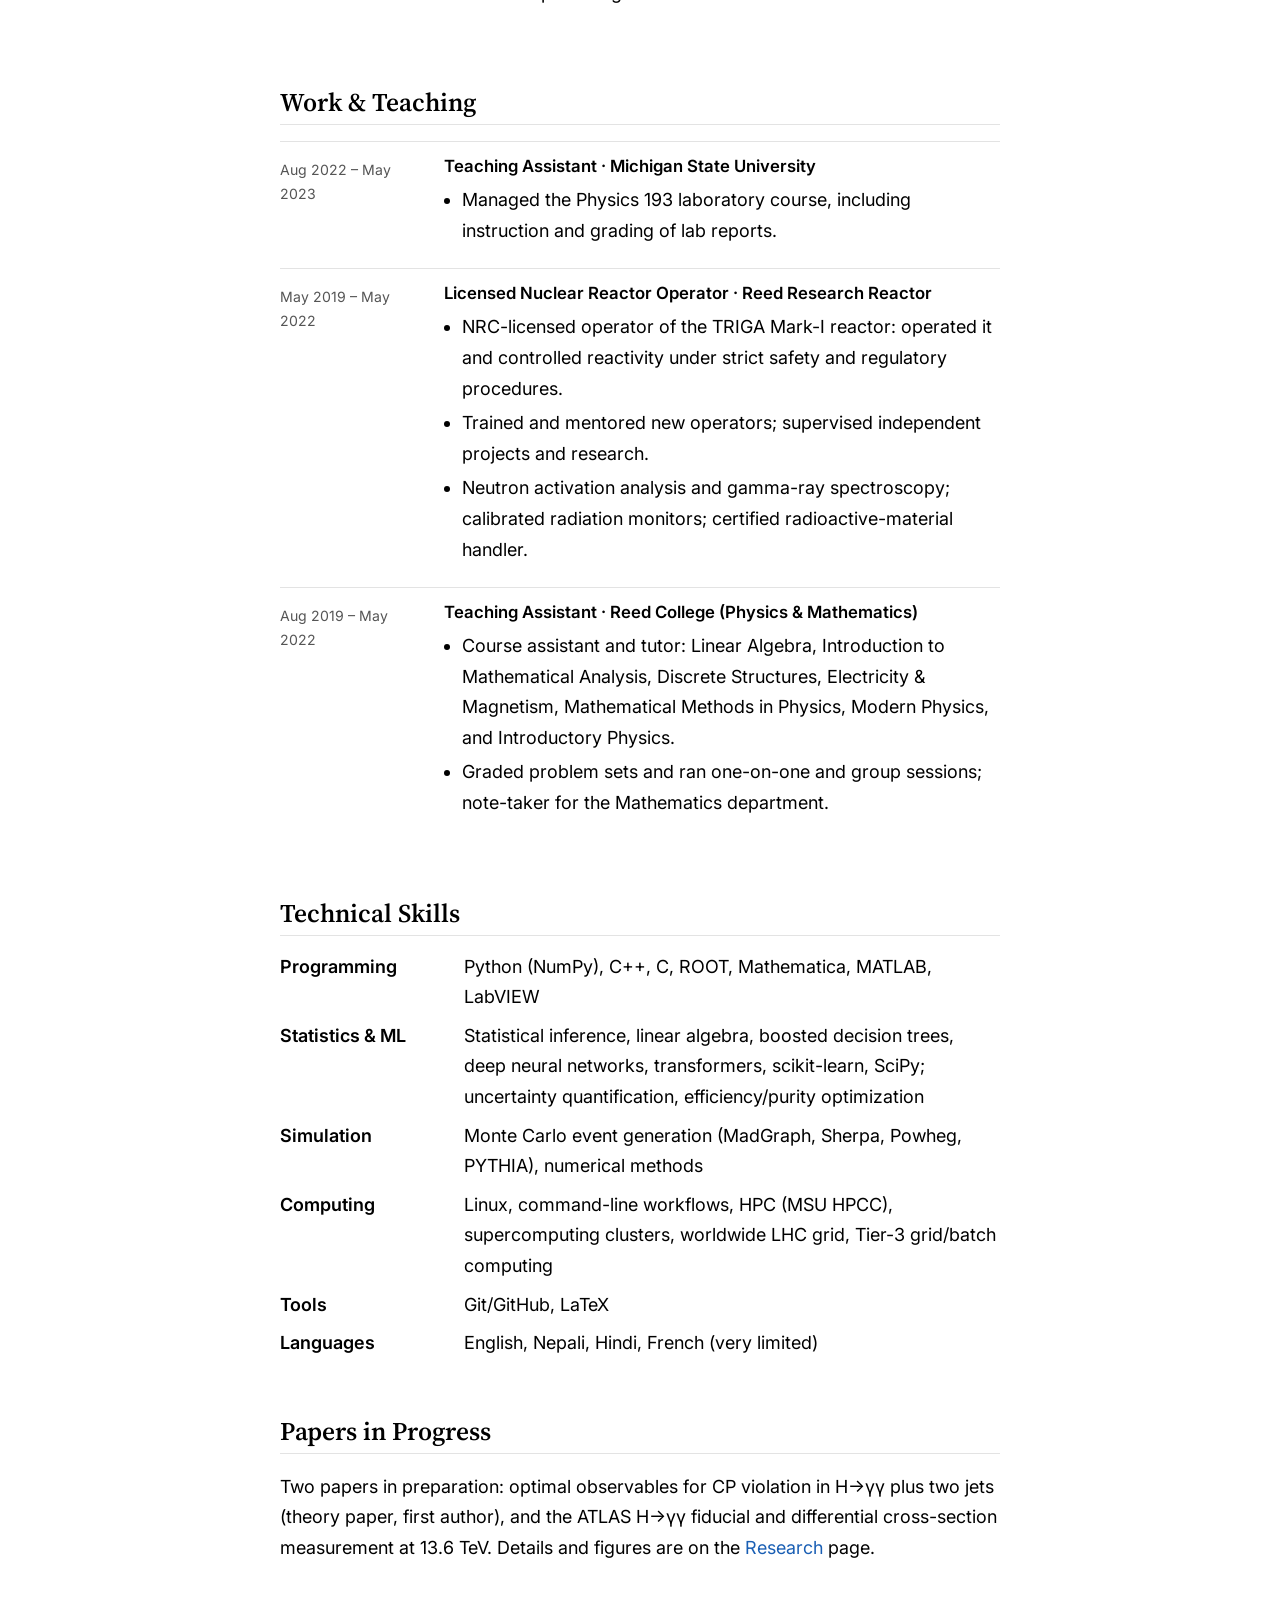
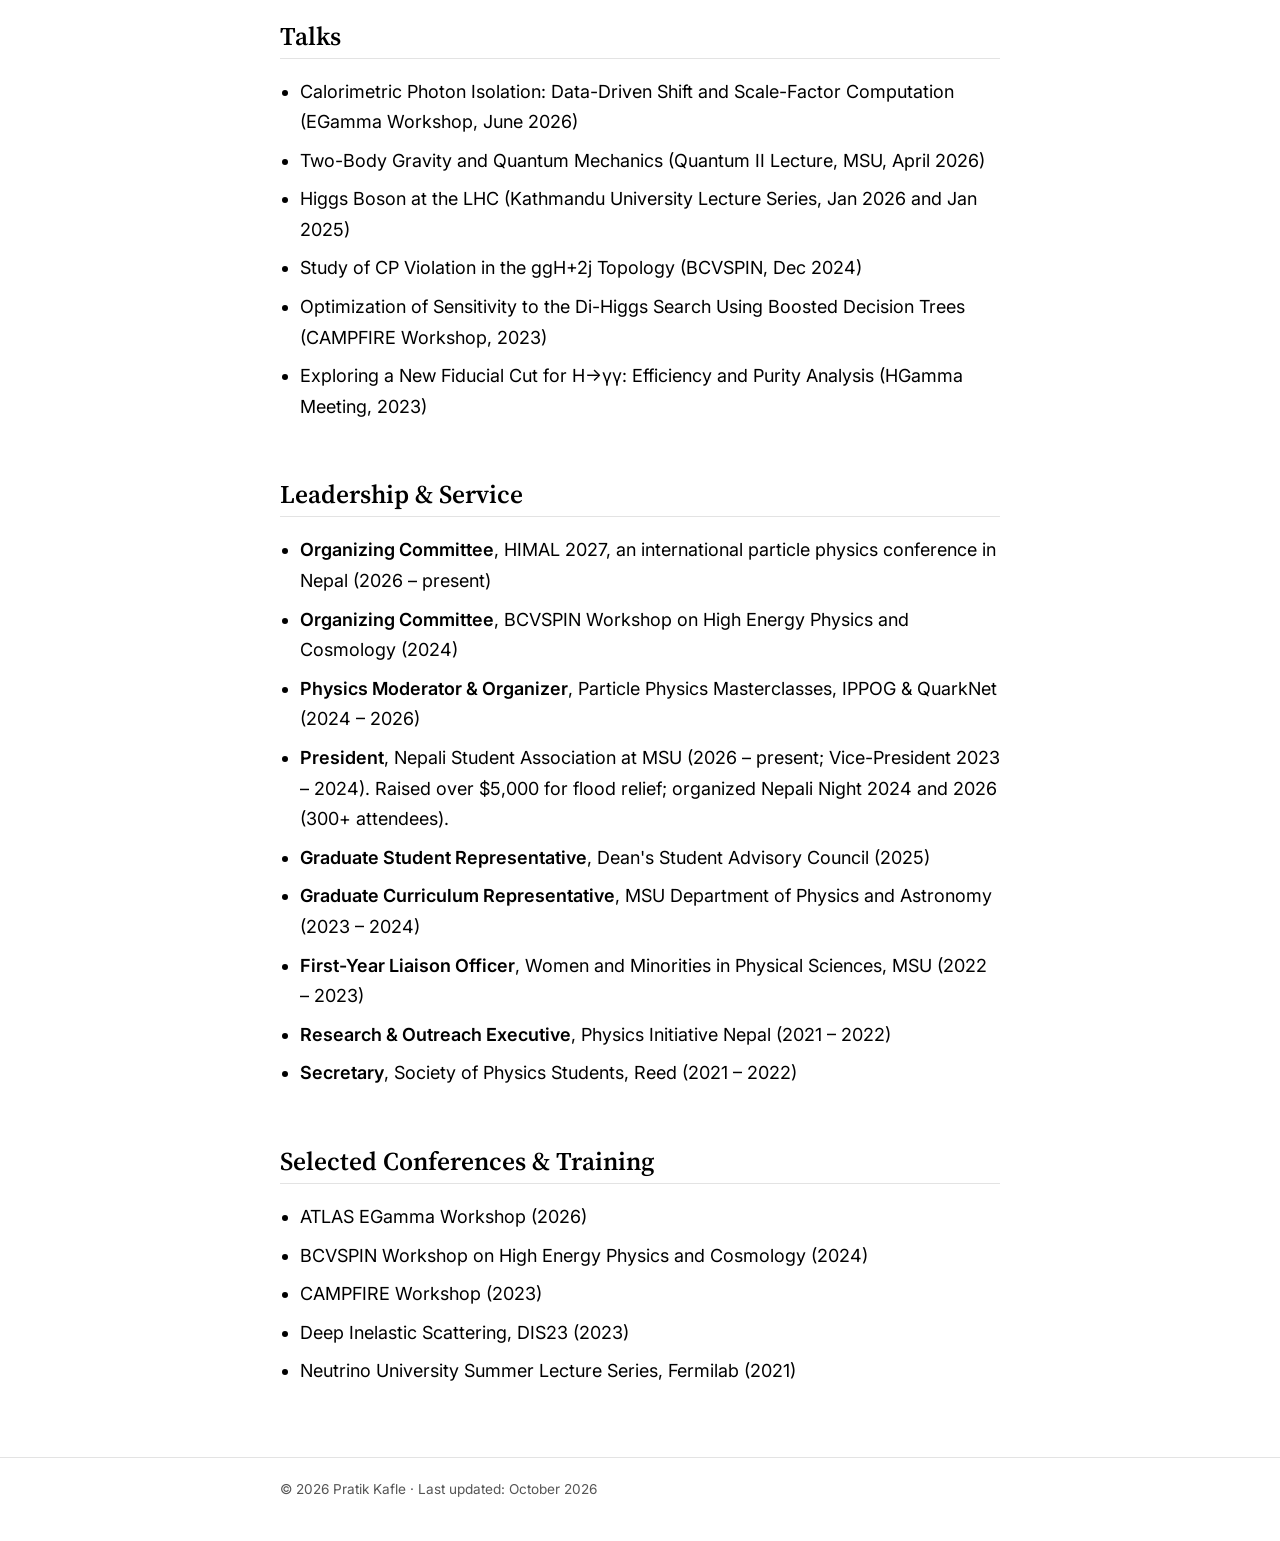
==== commit d981facc: "pk" ====
--- a/background.html
+++ b/background.html
@@ -42,7 +42,7 @@
     <div class="entry">
       <h3>B.A. in Physics · Reed College</h3>
       <div class="meta">2018 – 2022</div>
-      <! <p>GPA: 3.72/4.0 · Major GPA: 3.96/4.0</p> !>
+      <!-- <p>GPA: 3.72/4.0 · Major GPA: 3.96/4.0</p> -->
     </div>
     <div class="entry">
       <h3>Quantitative Finance Bootcamp · The Erd&odblac;s Institute</h3>
